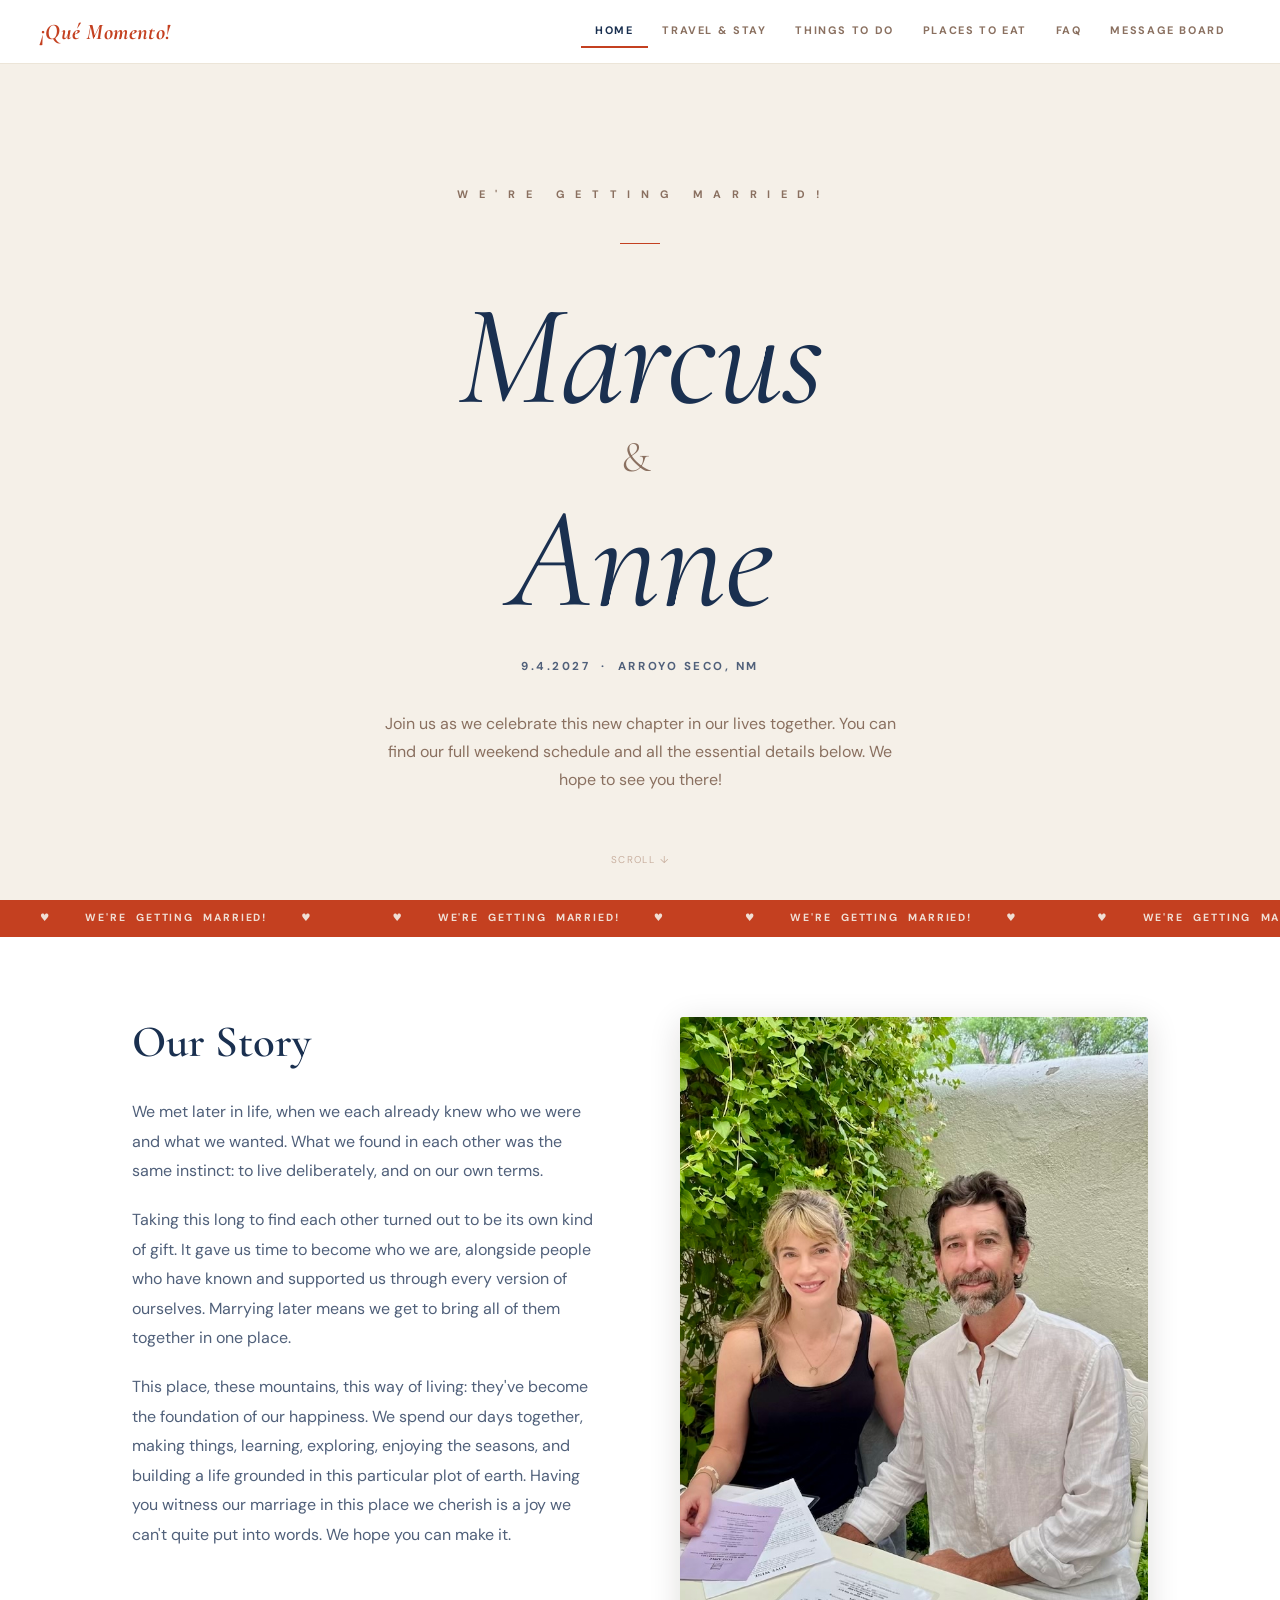
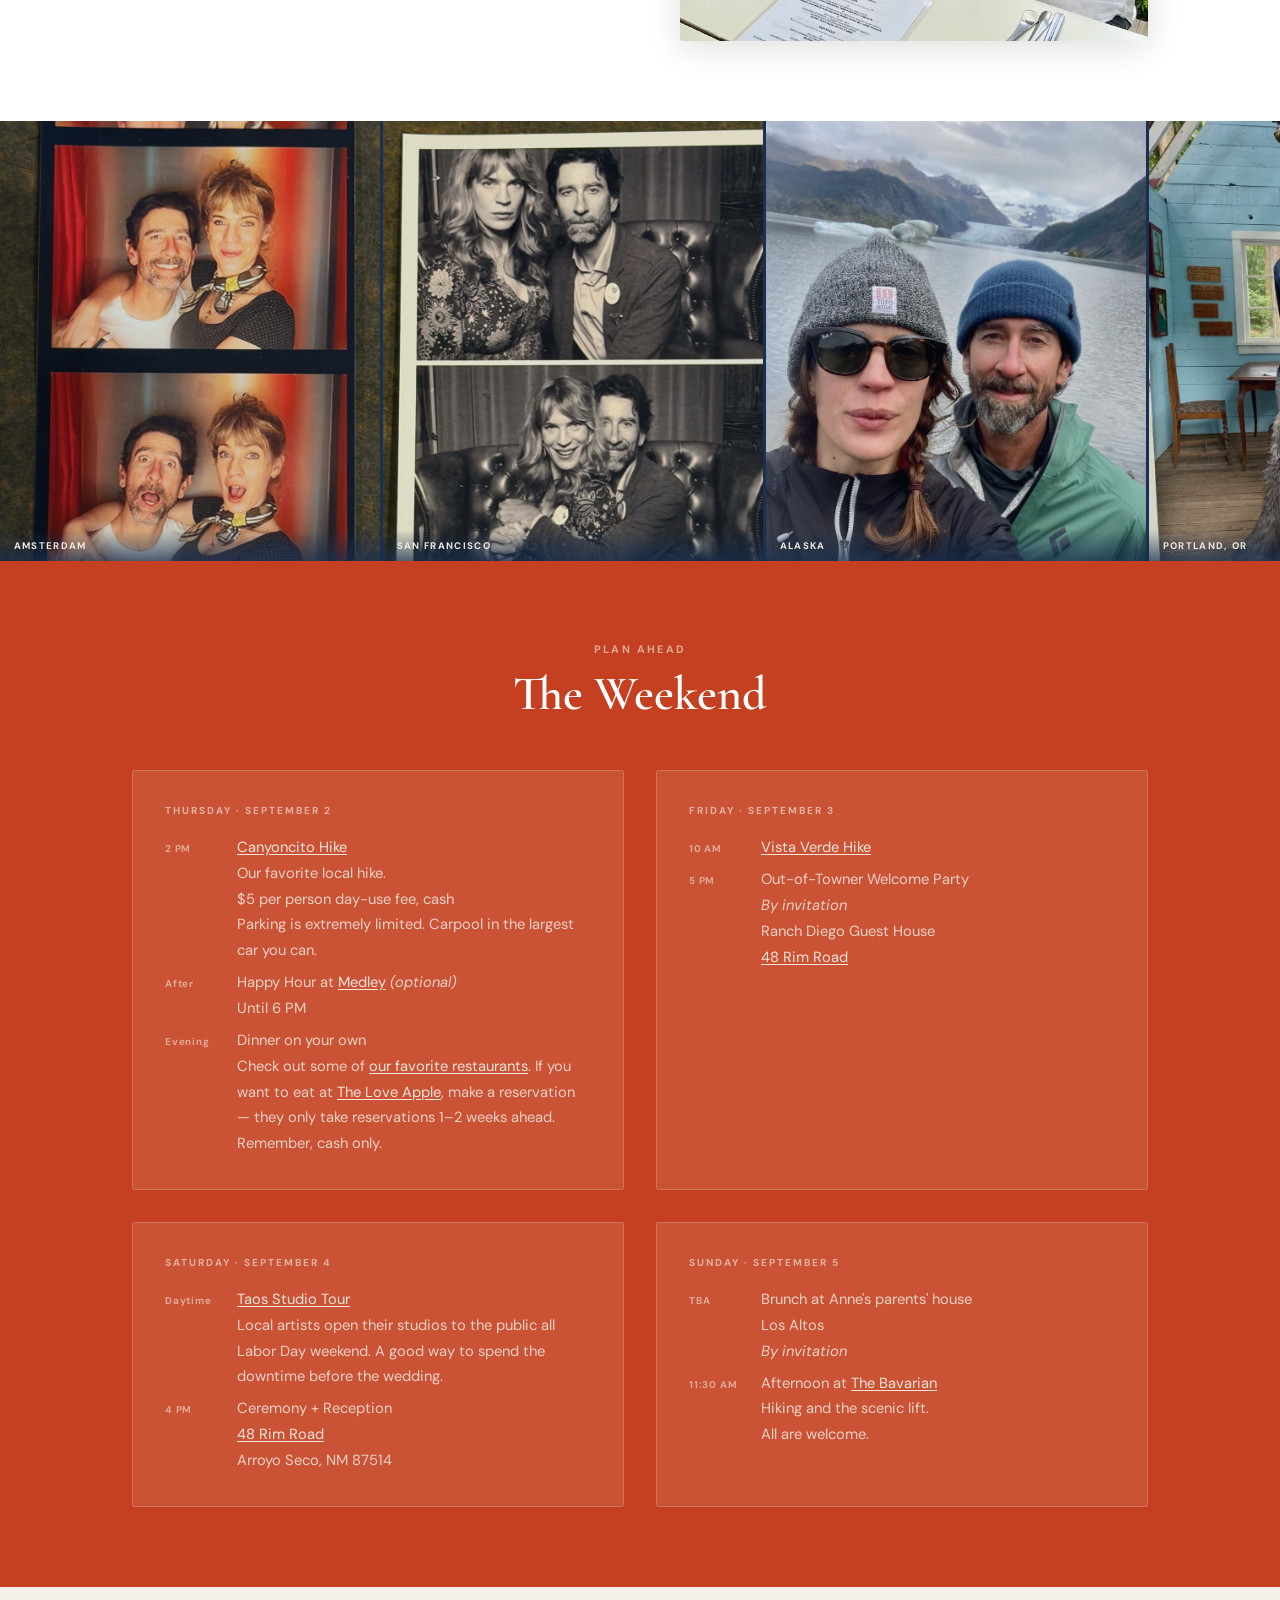
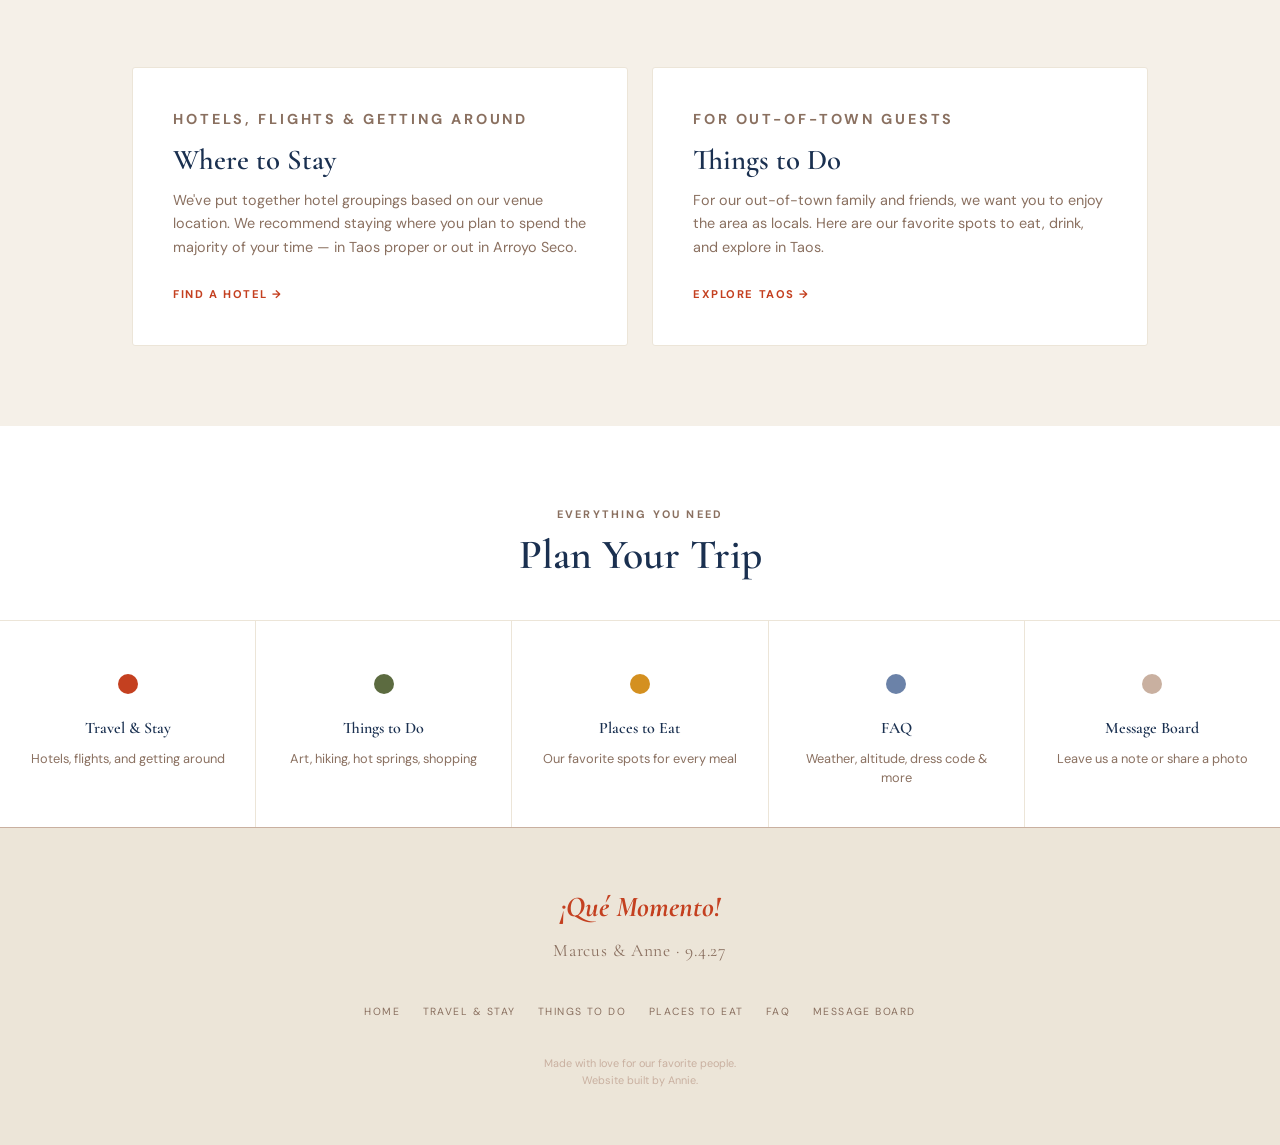
==== index.html @ 386ea7e1 "Add Shannon River photo to the gallery; add website credit to footer Co-Authored-By: Claude Opus 5.5" ====
<!DOCTYPE html>
<html lang="en">
<head>
  <meta charset="UTF-8" />
  <meta name="viewport" content="width=device-width, initial-scale=1.0" />
  <title>¡Qué Momento! — Marcus &amp; Anne, 9.4.2027</title>
  <meta name="description" content="Marcus &amp; Anne are getting married September 4, 2027 in Arroyo Seco, New Mexico." />
  <link rel="preconnect" href="https://fonts.googleapis.com" />
  <link rel="preconnect" href="https://fonts.gstatic.com" crossorigin />
  <link href="https://fonts.googleapis.com/css2?family=Cormorant+Garamond:ital,wght@0,300;0,400;0,600;0,700;1,300;1,400;1,600;1,700&family=DM+Sans:wght@400;600;700&display=swap" rel="stylesheet" />
  <meta property="og:type" content="website" />
  <meta property="og:title" content="¡Qué Momento! — Marcus &amp; Anne, 9.4.2027" />
  <meta property="og:description" content="Marcus &amp; Anne are getting married September 4, 2027 in Arroyo Seco, New Mexico." />
  <meta property="og:url" content="https://annielmetz-bot.github.io/Wedding-website/" />
  <meta property="og:image" content="https://annielmetz-bot.github.io/Wedding-website/images/share.jpg" />
  <meta property="og:image:width" content="1200" />
  <meta property="og:image:height" content="630" />
  <meta name="twitter:card" content="summary_large_image" />
  <link rel="icon" href="favicon.svg" type="image/svg+xml" />
  <link rel="apple-touch-icon" href="apple-touch-icon.png" />
  <link rel="stylesheet" href="styles.css" />
</head>
<body>

  <nav class="site-nav">
    <a href="index.html" class="nav-brand">¡Qué Momento!</a>
    <button class="nav-toggle" aria-label="Toggle menu" aria-expanded="false">
      <span></span><span></span><span></span>
    </button>
    <ul class="nav-links" id="navLinks">
      <li><a href="index.html" class="active">Home</a></li>
      <li><a href="travel.html">Travel &amp; Stay</a></li>
      <li><a href="todo.html">Things to Do</a></li>
      <li><a href="eat.html">Places to Eat</a></li>
      <li><a href="faq.html">FAQ</a></li>
      <li><a href="messages.html">Message Board</a></li>
    </ul>
  </nav>

  <!-- Hero -->
  <section class="hero">
    <p class="hero-tagline">W&nbsp;E&nbsp;'&nbsp;R&nbsp;E &nbsp; G&nbsp;E&nbsp;T&nbsp;T&nbsp;I&nbsp;N&nbsp;G &nbsp; M&nbsp;A&nbsp;R&nbsp;R&nbsp;I&nbsp;E&nbsp;D&nbsp;!</p>
    <div class="hero-rule"></div>
    <div class="hero-names">
      Marcus
      <span class="hero-amp">&amp;</span>
      Anne
    </div>
    <div class="hero-date">9.4.2027 &nbsp;·&nbsp; Arroyo Seco, NM</div>
    <p class="hero-intro">Join us as we celebrate this new chapter in our lives together. You can find our full weekend schedule and all the essential details below. We hope to see you there!</p>
    <div class="hero-scroll">Scroll</div>
  </section>

  <!-- Ticker -->
  <div class="ticker-wrap" aria-hidden="true">
    <div class="ticker-track" id="tickerTrack">
      <span><span style="color:var(--linen)">♥</span>&nbsp;&nbsp;&nbsp;WE'RE GETTING MARRIED!&nbsp;&nbsp;&nbsp;<span style="color:var(--linen)">♥</span></span>
      <span><span style="color:var(--marigold)">♥</span>&nbsp;&nbsp;&nbsp;WE'RE GETTING MARRIED!&nbsp;&nbsp;&nbsp;<span style="color:var(--marigold)">♥</span></span>
      <span><span style="color:var(--gold)">♥</span>&nbsp;&nbsp;&nbsp;WE'RE GETTING MARRIED!&nbsp;&nbsp;&nbsp;<span style="color:var(--gold)">♥</span></span>
      <span><span style="color:var(--sage)">♥</span>&nbsp;&nbsp;&nbsp;WE'RE GETTING MARRIED!&nbsp;&nbsp;&nbsp;<span style="color:var(--sage)">♥</span></span>
      <span><span style="color:var(--dusty-blue)">♥</span>&nbsp;&nbsp;&nbsp;WE'RE GETTING MARRIED!&nbsp;&nbsp;&nbsp;<span style="color:var(--dusty-blue)">♥</span></span>
      <span><span style="color:var(--blush)">♥</span>&nbsp;&nbsp;&nbsp;WE'RE GETTING MARRIED!&nbsp;&nbsp;&nbsp;<span style="color:var(--blush)">♥</span></span>
      <span><span style="color:var(--linen)">♥</span>&nbsp;&nbsp;&nbsp;WE'RE GETTING MARRIED!&nbsp;&nbsp;&nbsp;<span style="color:var(--linen)">♥</span></span>
      <span><span style="color:var(--marigold)">♥</span>&nbsp;&nbsp;&nbsp;WE'RE GETTING MARRIED!&nbsp;&nbsp;&nbsp;<span style="color:var(--marigold)">♥</span></span>
    </div>
  </div>

  <!-- Our Story -->
  <div class="story-wrap">
    <div class="story-grid">
      <div class="story-text">
        <h2>Our Story</h2>
        <p>We met later in life, when we each already knew who we were and what we wanted. What we found in each other was the same instinct: to live deliberately, and on our own terms.</p>
        <p>Taking this long to find each other turned out to be its own kind of gift. It gave us time to become who we are, alongside people who have known and supported us through every version of ourselves. Marrying later means we get to bring all of them together in one place.</p>
        <p>This place, these mountains, this way of living: they've become the foundation of our happiness. We spend our days together, making things, learning, exploring, enjoying the seasons, and building a life grounded in this particular plot of earth. Having you witness our marriage in this place we cherish is a joy we can't quite put into words. We hope you can make it.</p>
      </div>
      <div class="story-image">
        <img src="images/OurStory.jpeg" alt="Annie and Marcus" loading="lazy" />
      </div>
    </div>
  </div>

  <!-- Photo Gallery -->
  <div class="gallery-strip">
    <div class="gallery-strip-inner" id="gallery">
      <div class="gallery-strip-item" data-src="images/IMG_0190.jpeg"><img src="images/IMG_0190.jpeg" alt="Amsterdam" loading="lazy" /><div class="gallery-caption">Amsterdam</div></div>
      <div class="gallery-strip-item" data-src="images/IMG_0191.jpeg"><img src="images/IMG_0191.jpeg" alt="San Francisco" loading="lazy" /><div class="gallery-caption">San Francisco</div></div>
      <div class="gallery-strip-item" data-src="images/IMG_0266.jpeg"><img src="images/IMG_0266.jpeg" alt="Alaska" loading="lazy" /><div class="gallery-caption">Alaska</div></div>
      <div class="gallery-strip-item" data-src="images/IMG_0912.jpeg"><img src="images/IMG_0912.jpeg" alt="Portland, OR" loading="lazy" /><div class="gallery-caption">Portland, OR</div></div>
      <div class="gallery-strip-item" data-src="images/IMG_1521.jpeg"><img src="images/IMG_1521.jpeg" alt="South Island, NZ" loading="lazy" /><div class="gallery-caption">South Island, NZ</div></div>
      <div class="gallery-strip-item" data-src="images/IMG_4347.jpeg"><img src="images/IMG_4347.jpeg" alt="Guatemala" loading="lazy" /><div class="gallery-caption">Guatemala</div></div>
      <div class="gallery-strip-item" data-src="images/IMG_4783.jpeg"><img src="images/IMG_4783.jpeg" alt="Santa Fe" loading="lazy" /><div class="gallery-caption">Santa Fe</div></div>
      <div class="gallery-strip-item" data-src="images/IMG_5142.jpeg"><img src="images/IMG_5142.jpeg" alt="North Island, NZ" loading="lazy" /><div class="gallery-caption">North Island, NZ</div></div>
      <div class="gallery-strip-item" data-src="images/IMG_5223.jpeg"><img src="images/IMG_5223.jpeg" alt="Hanalei Bay, Kauai" loading="lazy" /><div class="gallery-caption">Hanalei Bay, Kauai</div></div>
      <div class="gallery-strip-item" data-src="images/IMG_5541.jpeg"><img src="images/IMG_5541.jpeg" alt="On the ranch" loading="lazy" /><div class="gallery-caption">On the ranch</div></div>
      <div class="gallery-strip-item" data-src="images/IMG_5613.jpeg"><img src="images/IMG_5613.jpeg" alt="Paris" loading="lazy" /><div class="gallery-caption">Paris</div></div>
      <div class="gallery-strip-item" data-src="images/IMG_5871.jpeg"><img src="images/IMG_5871.jpeg" alt="Santa Barbara Canyon" loading="lazy" /><div class="gallery-caption">Santa Barbara Canyon</div></div>
      <div class="gallery-strip-item" data-src="images/IMG_5911.jpeg"><img src="images/IMG_5911.jpeg" alt="Washington, DC" loading="lazy" /><div class="gallery-caption">Washington, DC</div></div>
      <div class="gallery-strip-item" data-src="images/IMG_6088.jpeg"><img src="images/IMG_6088.jpeg" alt="Van trip with Merle" loading="lazy" /><div class="gallery-caption">Van trip with Merle</div></div>
      <div class="gallery-strip-item" data-src="images/IMG_6259.jpeg"><img src="images/IMG_6259.jpeg" alt="Olympic National Park" loading="lazy" /><div class="gallery-caption">Olympic National Park</div></div>
      <div class="gallery-strip-item" data-src="images/IMG_6532.jpeg"><img src="images/IMG_6532.jpeg" alt="Amsterdam" loading="lazy" /><div class="gallery-caption">Amsterdam</div></div>
      <div class="gallery-strip-item" data-src="images/IMG_6556.jpeg"><img src="images/IMG_6556.jpeg" alt="Cumbres + Toltec Train" loading="lazy" /><div class="gallery-caption">Cumbres + Toltec Train</div></div>
      <div class="gallery-strip-item" data-src="images/IMG_6596.jpeg"><img src="images/IMG_6596.jpeg" alt="San Juan, PR" loading="lazy" /><div class="gallery-caption">San Juan, PR</div></div>
      <div class="gallery-strip-item" data-src="images/IMG_6831.jpeg"><img src="images/IMG_6831.jpeg" alt="Costa Rica" loading="lazy" /><div class="gallery-caption">Costa Rica</div></div>
      <div class="gallery-strip-item" data-src="images/IMG_6865.jpeg"><img src="images/IMG_6865.jpeg" alt="San Miguel de Allende, MX" loading="lazy" /><div class="gallery-caption">San Miguel de Allende, MX</div></div>
      <div class="gallery-strip-item" data-src="images/IMG_6926.jpeg"><img src="images/IMG_6926.jpeg" alt="Chicago" loading="lazy" /><div class="gallery-caption">Chicago</div></div>
      <div class="gallery-strip-item" data-src="images/IMG_7332.jpeg"><img src="images/IMG_7332.jpeg" alt="Taos Ski Valley" loading="lazy" /><div class="gallery-caption">Taos Ski Valley</div></div>
      <div class="gallery-strip-item" data-src="images/IMG_7359.jpeg"><img src="images/IMG_7359.jpeg" alt="Copenhagen" loading="lazy" /><div class="gallery-caption">Copenhagen</div></div>
      <div class="gallery-strip-item" data-src="images/IMG_7501.jpeg"><img src="images/IMG_7501.jpeg" alt="Mount Hood" loading="lazy" /><div class="gallery-caption">Mount Hood</div></div>
      <div class="gallery-strip-item" data-src="images/IMG_7629.jpeg"><img src="images/IMG_7629.jpeg" alt="Lofoten Islands" loading="lazy" /><div class="gallery-caption">Lofoten Islands</div></div>
      <div class="gallery-strip-item" data-src="images/IMG_7725.jpeg"><img src="images/IMG_7725.jpeg" alt="Finland" loading="lazy" /><div class="gallery-caption">Finland</div></div>
      <div class="gallery-strip-item" data-src="images/IMG_9353.jpeg"><img src="images/IMG_9353.jpeg" alt="Big Sur" loading="lazy" /><div class="gallery-caption">Big Sur</div></div>
      <div class="gallery-strip-item" data-src="images/IMG_9722.jpeg"><img src="images/IMG_9722.jpeg" alt="Block Island, RI" loading="lazy" /><div class="gallery-caption">Block Island, RI</div></div>
      <div class="gallery-strip-item" data-src="images/IMG_9794.jpeg"><img src="images/IMG_9794.jpeg" alt="Wayne, ME" loading="lazy" /><div class="gallery-caption">Wayne, ME</div></div>
      <div class="gallery-strip-item" data-src="images/WWEW_20240320T1702198401300_RGZ4MJABQhq-iZu29kZAPw_1711759337373.jpeg"><img src="images/WWEW_20240320T1702198401300_RGZ4MJABQhq-iZu29kZAPw_1711759337373.jpeg" alt="Weta Workshop, Wellington, NZ" loading="lazy" /><div class="gallery-caption">Weta Workshop, Wellington, NZ</div></div>
      <div class="gallery-strip-item" data-src="images/IMG_7459.jpeg"><img src="images/IMG_7459.jpeg" alt="Walking in the snow on the ranch" loading="lazy" /><div class="gallery-caption">Walking in the snow on the ranch</div></div>
      <div class="gallery-strip-item" data-src="images/IMG_7460.jpeg"><img src="images/IMG_7460.jpeg" alt="Amor en Arroyo Seco" loading="lazy" /><div class="gallery-caption">Amor en Arroyo Seco</div></div>
      <div class="gallery-strip-item" data-src="images/Crete.jpg"><img src="images/Crete.jpg" alt="Crete" loading="lazy" /><div class="gallery-caption">Crete</div></div>
      <div class="gallery-strip-item" data-src="images/Shannon River, Ireland.jpg"><img src="images/Shannon River, Ireland.jpg" alt="Shannon River, Ireland" loading="lazy" /><div class="gallery-caption">Shannon River, Ireland</div></div>
    </div>
  </div>

  <!-- Weekend Schedule -->
  <div class="schedule-wrap">
    <div class="schedule-inner">
      <p class="eyebrow" style="text-align:center;">Plan ahead</p>
      <h2>The Weekend</h2>
      <div class="schedule-grid">

        <div class="schedule-card">
          <div class="schedule-card-day">Thursday · September 2</div>
          <p class="schedule-event-row"><span class="schedule-time">2 PM</span>
            <span><a href="https://maps.google.com/?q=Canyoncito+Trail+Arroyo+Seco+NM" target="_blank" rel="noopener">Canyoncito Hike</a><br />
            Our favorite local hike.<br />
            $5 per person day-use fee, cash<br />
            Parking is extremely limited. Carpool in the largest car you can.</span></p>
          <p class="schedule-event-row"><span class="schedule-time">After</span>
            <span>Happy Hour at <a href="https://maps.google.com/?q=Medley+Restaurant+Arroyo+Seco+NM" target="_blank" rel="noopener">Medley</a> <em>(optional)</em><br />
            Until 6 PM</span></p>
          <p class="schedule-event-row"><span class="schedule-time">Evening</span>
            <span>Dinner on your own<br />
            Check out some of <a href="eat.html">our favorite restaurants</a>. If you want to eat at <a href="https://maps.google.com/?q=The+Love+Apple+Taos+NM" target="_blank" rel="noopener">The Love Apple</a>, make a reservation &mdash; they only take reservations 1&ndash;2 weeks ahead. Remember, cash only.</span></p>
        </div>

        <div class="schedule-card">
          <div class="schedule-card-day">Friday · September 3</div>
          <p class="schedule-event-row"><span class="schedule-time">10 AM</span>
            <span><a href="https://maps.google.com/?q=Vista+Verde+Trail+Taos+NM" target="_blank" rel="noopener">Vista Verde Hike</a></span></p>
          <p class="schedule-event-row"><span class="schedule-time">5 PM</span>
            <span>Out-of-Towner Welcome Party<br />
            <em>By invitation</em><br />
            Ranch Diego Guest House<br />
            <a href="https://maps.google.com/?q=48+Rim+Road+Arroyo+Seco+NM+87514" target="_blank" rel="noopener">48 Rim Road</a></span></p>
        </div>

        <div class="schedule-card">
          <div class="schedule-card-day">Saturday · September 4</div>
          <p class="schedule-event-row"><span class="schedule-time">Daytime</span>
            <span><a href="https://www.taosstudiotour.org/" target="_blank" rel="noopener">Taos Studio Tour</a><br />
            Local artists open their studios to the public all Labor Day weekend. A good way to spend the downtime before the wedding.</span></p>
          <p class="schedule-event-row"><span class="schedule-time">4 PM</span>
            <span>Ceremony + Reception<br />
            <a href="https://maps.google.com/?q=48+Rim+Road+Arroyo+Seco+NM+87514" target="_blank" rel="noopener">48 Rim Road</a><br />
            Arroyo Seco, NM 87514</span></p>
        </div>

        <div class="schedule-card">
          <div class="schedule-card-day">Sunday · September 5</div>
          <p class="schedule-event-row"><span class="schedule-time">TBA</span>
            <span>Brunch at Anne's parents' house<br />
            Los Altos<br />
            <em>By invitation</em></span></p>
          <p class="schedule-event-row"><span class="schedule-time">11:30 AM</span>
            <span>Afternoon at <a href="https://maps.google.com/?q=The+Bavarian+Taos+Ski+Valley+NM" target="_blank" rel="noopener">The Bavarian</a><br />
            Hiking and the scenic lift.<br />
            All are welcome.</span></p>
        </div>

      </div>
    </div>
  </div>

  <!-- Explore links -->
  <div class="explore-wrap">
    <div class="explore-grid">
      <a href="travel.html" class="explore-card">
        <p class="eyebrow">Hotels, flights &amp; getting around</p>
        <h3>Where to Stay</h3>
        <p>We've put together hotel groupings based on our venue location. We recommend staying where you plan to spend the majority of your time — in Taos proper or out in Arroyo Seco.</p>
        <span class="link-text">Find a hotel →</span>
      </a>
      <a href="todo.html" class="explore-card">
        <p class="eyebrow">For out-of-town guests</p>
        <h3>Things to Do</h3>
        <p>For our out-of-town family and friends, we want you to enjoy the area as locals. Here are our favorite spots to eat, drink, and explore in Taos.</p>
        <span class="link-text">Explore Taos →</span>
      </a>
    </div>
  </div>

  <!-- Page nav tiles -->
  <div class="tiles-wrap">
    <div class="tiles-header">
      <p class="eyebrow">Everything you need</p>
      <h2>Plan Your Trip</h2>
    </div>
    <div class="page-tiles">
      <a href="travel.html" class="page-tile">
        <div class="page-tile-icon"><span class="dot dot-terracotta"></span></div>
        <h3>Travel &amp; Stay</h3>
        <p>Hotels, flights, and getting around</p>
      </a>
      <a href="todo.html" class="page-tile">
        <div class="page-tile-icon"><span class="dot dot-sage"></span></div>
        <h3>Things to Do</h3>
        <p>Art, hiking, hot springs, shopping</p>
      </a>
      <a href="eat.html" class="page-tile">
        <div class="page-tile-icon"><span class="dot dot-marigold"></span></div>
        <h3>Places to Eat</h3>
        <p>Our favorite spots for every meal</p>
      </a>
      <a href="faq.html" class="page-tile">
        <div class="page-tile-icon"><span class="dot dot-blue"></span></div>
        <h3>FAQ</h3>
        <p>Weather, altitude, dress code &amp; more</p>
      </a>
      <a href="messages.html" class="page-tile">
        <div class="page-tile-icon"><span class="dot dot-blush"></span></div>
        <h3>Message Board</h3>
        <p>Leave us a note or share a photo</p>
      </a>
    </div>
  </div>

  <!-- Lightbox -->
  <div class="lightbox" id="lightbox" role="dialog" aria-modal="true">
    <button class="lightbox-close" id="lightboxClose" aria-label="Close">&times;</button>
    <img class="lightbox-img" id="lightboxImg" src="" alt="" />
  </div>

  <footer class="site-footer">
    <div class="footer-brand">¡Qué Momento!</div>
    <div class="footer-names">Marcus &amp; Anne · 9.4.27</div>
    <ul class="footer-links">
      <li><a href="index.html">Home</a></li>
      <li><a href="travel.html">Travel &amp; Stay</a></li>
      <li><a href="todo.html">Things to Do</a></li>
      <li><a href="eat.html">Places to Eat</a></li>
      <li><a href="faq.html">FAQ</a></li>
      <li><a href="messages.html">Message Board</a></li>
    </ul>
    <p class="footer-copy">Made with love for our favorite people.</p>
    <p class="footer-copy">Website built by Annie.</p>
  </footer>

  <script src="script.js"></script>
</body>
</html>
---- styles.css ----
/* ============================================
   CSS Variables — Artful Southwest Americana
   ============================================ */
:root {
  --linen:          #f5f0e8;
  --linen-dark:     #ece5d8;
  --white:          #ffffff;
  --terracotta:     #c44020;
  --terracotta-lt:  #d45a38;
  --marigold:       #d49020;
  --sage:           #5c6b40;
  --sage-lt:        #7a8f58;
  --dusty-blue:     #6b82a8;
  --navy:           #1a3050;
  --blush:          #c9b0a0;
  --gold:           #c4a040;
  --dark:           #1a3050;
  --medium:         #50607a;
  --light-text:     #8a7060;

  --font-display:   'Cormorant Garamond', Georgia, serif;
  --font-body:      'DM Sans', system-ui, sans-serif;

  --nav-h:    64px;
  --max-w:    1080px;
  --radius:   3px;
  --shadow:   0 2px 12px rgba(30,18,8,.08);
  --shadow-lg:0 6px 32px rgba(30,18,8,.14);
}

*, *::before, *::after { box-sizing: border-box; margin: 0; padding: 0; }
html { scroll-behavior: smooth; font-size: 16px; }
body {
  background: var(--white);
  color: var(--dark);
  font-family: var(--font-body);
  line-height: 1.6;
}
img { max-width: 100%; display: block; }
a { color: var(--terracotta); text-decoration: none; }
a:hover { text-decoration: underline; }

/* ============================================
   Typography
   ============================================ */
h1,h2,h3,h4 {
  font-family: var(--font-display);
  font-weight: 600;
  line-height: 1.15;
}

.eyebrow {
  font-size: .68rem;
  font-weight: 700;
  letter-spacing: .2em;
  text-transform: uppercase;
  color: var(--light-text);
}

/* ============================================
   Navigation
   ============================================ */
.site-nav {
  position: sticky;
  top: 0;
  z-index: 100;
  height: var(--nav-h);
  background: var(--white);
  display: flex;
  align-items: center;
  padding: 0 2.5rem;
  gap: 1rem;
  border-bottom: 1px solid var(--linen-dark);
}

.nav-brand {
  font-family: var(--font-display);
  font-size: 1.4rem;
  font-weight: 700;
  font-style: italic;
  color: var(--terracotta);
  letter-spacing: .02em;
  white-space: nowrap;
  flex-shrink: 0;
  text-decoration: none;
}
.nav-brand:hover { opacity: .75; text-decoration: none; }

.nav-links {
  display: flex;
  align-items: center;
  list-style: none;
  margin-left: auto;
}

.nav-links a {
  display: block;
  padding: .4rem .9rem;
  font-size: .68rem;
  font-weight: 700;
  letter-spacing: .15em;
  text-transform: uppercase;
  color: var(--light-text);
  text-decoration: none;
  transition: color .2s;
  border-bottom: 2px solid transparent;
}
.nav-links a:hover,
.nav-links a.active {
  color: var(--dark);
  border-bottom-color: var(--terracotta);
  text-decoration: none;
}

/* Hamburger */
.nav-toggle {
  display: none;
  background: none;
  border: none;
  cursor: pointer;
  padding: .4rem;
  margin-left: auto;
  flex-direction: column;
  gap: 5px;
}
.nav-toggle span {
  display: block;
  width: 22px;
  height: 2px;
  background: var(--medium);
  border-radius: 2px;
  transition: transform .25s, opacity .25s;
}
.nav-toggle.open span:nth-child(1) { transform: translateY(7px) rotate(45deg); }
.nav-toggle.open span:nth-child(2) { opacity: 0; }
.nav-toggle.open span:nth-child(3) { transform: translateY(-7px) rotate(-45deg); }

/* ============================================
   Hero — Home Page
   ============================================ */
.hero {
  background: var(--linen);
  min-height: calc(100vh - var(--nav-h));
  display: flex;
  flex-direction: column;
  align-items: center;
  justify-content: center;
  text-align: center;
  padding: 5rem 2rem 4rem;
  position: relative;
}

.hero-tagline {
  font-size: .68rem;
  font-weight: 700;
  letter-spacing: .35em;
  text-transform: uppercase;
  color: var(--light-text);
  margin-bottom: 2.5rem;
}

.hero-rule {
  width: 40px;
  height: 1px;
  background: var(--terracotta);
  margin: 0 auto 2.5rem;
}

.hero-names {
  font-family: var(--font-display);
  font-size: clamp(4rem, 12vw, 9rem);
  font-weight: 400;
  font-style: italic;
  color: var(--navy);
  line-height: 1;
  letter-spacing: -.01em;
  margin-bottom: 1.5rem;
}

.hero-amp {
  font-size: .3em;
  font-style: normal;
  font-weight: 300;
  color: var(--light-text);
  display: block;
  letter-spacing: .2em;
  text-transform: uppercase;
  margin: .5rem 0;
}

.hero-date {
  font-size: .72rem;
  font-weight: 700;
  letter-spacing: .22em;
  text-transform: uppercase;
  color: var(--medium);
  line-height: 2;
}

.hero-intro {
  max-width: 520px;
  margin: 2rem auto 0;
  font-size: 1rem;
  color: var(--light-text);
  line-height: 1.75;
}

.hero-scroll {
  position: absolute;
  bottom: 2rem;
  left: 50%;
  transform: translateX(-50%);
  font-size: .62rem;
  letter-spacing: .15em;
  text-transform: uppercase;
  color: var(--blush);
  animation: bounce 2.5s ease-in-out infinite;
}
.hero-scroll::after { content: ' ↓'; }

@keyframes bounce {
  0%, 100% { transform: translateX(-50%) translateY(0); }
  50%       { transform: translateX(-50%) translateY(6px); }
}

/* ============================================
   Ticker
   ============================================ */
.ticker-wrap {
  background: var(--terracotta);
  overflow: hidden;
  padding: .65rem 0;
}
.ticker-track {
  display: flex;
  white-space: nowrap;
  animation: ticker 30s linear infinite;
}
.ticker-track > span {
  font-size: .65rem;
  font-weight: 700;
  text-transform: uppercase;
  color: rgba(245,240,232,.9);
  padding: 0 2.5rem;
}
/* Wave characters */
.ticker-track .wave-char {
  display: inline-block;
  letter-spacing: 0;
  margin-right: .18em;
  animation: wave-char 1.6s ease-in-out infinite;
}
.ticker-track .wave-space {
  margin-right: .9em;
}
@keyframes ticker {
  0%   { transform: translateX(0); }
  100% { transform: translateX(-50%); }
}
@keyframes wave-char {
  0%, 100% { transform: translateY(0); }
  50%       { transform: translateY(-5px); }
}

/* ============================================
   Sections — shared
   ============================================ */
.section {
  padding: 5rem 2rem;
  max-width: var(--max-w);
  margin: 0 auto;
}

.section-header {
  text-align: center;
  margin-bottom: 3rem;
}
.section-header h2 {
  font-size: clamp(2rem, 5vw, 3rem);
  color: var(--navy);
  margin-top: .5rem;
}

/* ============================================
   Our Story
   ============================================ */
.story-wrap {
  background: var(--white);
}
.story-grid {
  display: grid;
  grid-template-columns: 1fr 1fr;
  gap: 5rem;
  align-items: start;
  max-width: var(--max-w);
  margin: 0 auto;
  padding: 5rem 2rem;
}
.story-text h2 {
  font-size: clamp(2rem, 4vw, 2.8rem);
  color: var(--navy);
  margin-bottom: 1.75rem;
}
.story-text p {
  font-size: 1rem;
  color: var(--medium);
  line-height: 1.85;
  margin-bottom: 1.2rem;
}
.story-text p:last-child { margin-bottom: 0; }

.story-image img {
  width: 100%;
  aspect-ratio: 3/4;
  object-fit: cover;
  border-radius: var(--radius);
  box-shadow: var(--shadow-lg);
}

/* ============================================
   Gallery strip
   ============================================ */
.gallery-strip {
  background: var(--dark);
  padding: 0;
}
.gallery-strip-inner {
  display: flex;
  overflow-x: auto;
  -webkit-overflow-scrolling: touch;
  gap: 3px;
  cursor: grab;
  scrollbar-width: none;
}
.gallery-strip-inner::-webkit-scrollbar { display: none; }
.gallery-strip-inner.dragging { cursor: grabbing; user-select: none; }
.gallery-strip-item {
  flex: 0 0 auto;
  width: 380px;
  height: 440px;
  cursor: pointer;
  overflow: hidden;
  position: relative;
}
.gallery-caption {
  position: absolute;
  bottom: 0;
  left: 0;
  right: 0;
  padding: .5rem .85rem;
  background: linear-gradient(to top, rgba(26,48,80,.72) 0%, transparent 100%);
  color: rgba(245,240,232,.95);
  font-size: .6rem;
  font-weight: 700;
  letter-spacing: .14em;
  text-transform: uppercase;
  pointer-events: none;
}
.gallery-strip-item img {
  width: 100%;
  height: 100%;
  object-fit: cover;
  object-position: top;
  display: block;
  transition: transform .4s ease, opacity .3s;
  opacity: .88;
}
.gallery-strip-item:hover img { transform: scale(1.05); opacity: 1; }

/* ============================================
   Weekend Schedule
   ============================================ */
.schedule-wrap {
  background: var(--terracotta);
}
.schedule-inner {
  max-width: var(--max-w);
  margin: 0 auto;
  padding: 5rem 2rem;
}
.schedule-inner .eyebrow { color: rgba(245,240,232,.6); }
.schedule-inner h2 {
  font-size: clamp(2rem, 5vw, 3rem);
  color: var(--white);
  margin: .5rem 0 3rem;
  text-align: center;
}
.schedule-grid {
  display: grid;
  grid-template-columns: 1fr 1fr;
  gap: 2rem;
}
.schedule-card {
  background: rgba(255,255,255,.1);
  border: 1px solid rgba(255,255,255,.18);
  border-radius: var(--radius);
  padding: 2rem;
}
.schedule-card-day {
  font-size: .63rem;
  font-weight: 700;
  letter-spacing: .2em;
  text-transform: uppercase;
  color: rgba(245,240,232,.6);
  margin-bottom: 1rem;
}
.schedule-card h3 {
  font-size: 1.7rem;
  color: var(--white);
  font-family: var(--font-display);
  margin-bottom: .75rem;
}
.schedule-event-row {
  display: flex;
  gap: .75rem;
  align-items: baseline;
  margin-bottom: .9rem;
}
.schedule-event-row:last-child { margin-bottom: 0; }
.schedule-time {
  font-size: .62rem;
  font-weight: 700;
  letter-spacing: .08em;
  color: rgba(245,240,232,.55);
  flex-shrink: 0;
  width: 3.75rem;
  padding-top: .15rem;
}
.schedule-card p {
  font-size: .92rem;
  color: rgba(245,240,232,.8);
  line-height: 1.75;
  margin-bottom: .4rem;
}
.schedule-card a {
  color: rgba(245,240,232,.92);
  text-decoration: underline;
  text-underline-offset: 2px;
}

/* ============================================
   Explore tiles (where to stay / things to do)
   ============================================ */
.explore-wrap {
  background: var(--linen);
}
.explore-grid {
  display: grid;
  grid-template-columns: 1fr 1fr;
  gap: 1.5rem;
  max-width: var(--max-w);
  margin: 0 auto;
  padding: 5rem 2rem;
}
.explore-card {
  background: var(--white);
  border: 1px solid var(--linen-dark);
  border-radius: var(--radius);
  padding: 2.5rem;
  text-decoration: none;
  display: block;
  transition: box-shadow .2s, transform .2s;
}
.explore-card:hover {
  box-shadow: var(--shadow-lg);
  transform: translateY(-3px);
  text-decoration: none;
}
.explore-card .eyebrow { margin-bottom: .75rem; }
.explore-card h3 {
  font-size: 1.8rem;
  color: var(--navy);
  margin-bottom: .75rem;
}
.explore-card p {
  font-size: .9rem;
  color: var(--light-text);
  line-height: 1.65;
  margin-bottom: 1.25rem;
}
.explore-card .link-text {
  font-size: .7rem;
  font-weight: 700;
  letter-spacing: .14em;
  text-transform: uppercase;
  color: var(--terracotta);
}

/* ============================================
   Page tiles nav (home page 5-tile grid)
   ============================================ */
.tiles-wrap {
  background: var(--white);
}
.tiles-header {
  text-align: center;
  padding: 5rem 2rem 2.5rem;
  max-width: var(--max-w);
  margin: 0 auto;
}
.tiles-header h2 {
  font-size: clamp(1.8rem, 4vw, 2.6rem);
  color: var(--navy);
  margin-top: .5rem;
}
.page-tiles {
  display: grid;
  grid-template-columns: repeat(auto-fit, minmax(180px, 1fr));
  gap: 1px;
  background: var(--linen-dark);
  border-top: 1px solid var(--linen-dark);
}
.page-tile {
  background: var(--white);
  padding: 2.5rem 1.5rem;
  text-align: center;
  text-decoration: none;
  display: flex;
  flex-direction: column;
  align-items: center;
  gap: .75rem;
  transition: background .2s;
}
.page-tile:hover { background: var(--linen); text-decoration: none; }
.page-tile-icon { font-size: 1.8rem; }
.page-tile h3 {
  font-size: 1rem;
  color: var(--navy);
  font-family: var(--font-display);
}
.page-tile p {
  font-size: .8rem;
  color: var(--light-text);
  line-height: 1.5;
}

/* ============================================
   Lightbox
   ============================================ */
.lightbox {
  display: none;
  position: fixed;
  inset: 0;
  z-index: 999;
  background: rgba(0,0,0,.92);
  align-items: center;
  justify-content: center;
  padding: 2rem;
}
.lightbox.open { display: flex; }
.lightbox-img {
  max-width: 90vw;
  max-height: 90vh;
  object-fit: contain;
  border-radius: var(--radius);
}
.lightbox-close {
  position: absolute;
  top: 1.5rem; right: 1.5rem;
  background: none; border: none;
  color: white; font-size: 2rem;
  cursor: pointer; opacity: .6; line-height: 1;
}
.lightbox-close:hover { opacity: 1; }

/* ============================================
   Inner Page Hero
   ============================================ */
.page-hero {
  background: var(--linen);
  padding: 4.5rem 2rem 3.5rem;
  text-align: center;
  border-bottom: 1px solid var(--linen-dark);
}
.page-hero .eyebrow { margin-bottom: .6rem; }
.page-hero h1 {
  font-size: clamp(2.4rem, 6vw, 4rem);
  color: var(--navy);
  margin-bottom: .75rem;
}
.page-hero p {
  font-size: .98rem;
  color: var(--light-text);
  max-width: 540px;
  margin: 0 auto;
  line-height: 1.75;
}

/* ============================================
   Content body
   ============================================ */
.content-body {
  max-width: var(--max-w);
  margin: 0 auto;
  padding: 4rem 2rem 6rem;
}

/* ============================================
   Category headers
   ============================================ */
.category-header {
  display: flex;
  align-items: baseline;
  gap: .75rem;
  margin: 3.5rem 0 1.75rem;
  padding-bottom: .75rem;
  border-bottom: 1.5px solid var(--linen-dark);
}
.category-header:first-child { margin-top: 0; }
.category-header h2 {
  font-size: 1.6rem;
  color: var(--navy);
}
.category-icon { font-size: 1.1rem; }

.subcategory {
  font-size: .65rem;
  font-weight: 700;
  letter-spacing: .18em;
  text-transform: uppercase;
  color: var(--terracotta);
  margin: 2rem 0 1rem;
}

/* ============================================
   Listing cards
   ============================================ */
.listings-grid {
  display: grid;
  grid-template-columns: repeat(auto-fill, minmax(300px, 1fr));
  gap: 1rem;
  margin-bottom: 1rem;
}

.listing-card {
  background: var(--white);
  border: 1px solid var(--linen-dark);
  border-radius: var(--radius);
  padding: 1.4rem;
  transition: box-shadow .2s;
}
.listing-card:hover { box-shadow: var(--shadow); }

.listing-card-tag {
  display: inline-block;
  font-size: .6rem;
  font-weight: 700;
  letter-spacing: .12em;
  text-transform: uppercase;
  color: var(--terracotta);
  background: rgba(196,64,32,.08);
  border-radius: 2px;
  padding: .2rem .5rem;
  margin-bottom: .6rem;
}

.listing-card h3 {
  font-size: 1.1rem;
  color: var(--navy);
  margin-bottom: .2rem;
}
.listing-card h3 a {
  color: var(--navy);
  text-decoration: none;
  border-bottom: 1px solid var(--blush);
  transition: color .2s, border-color .2s;
}
.listing-card h3 a:hover {
  color: var(--terracotta);
  border-bottom-color: var(--terracotta);
  text-decoration: none;
}
.listing-card .listing-sub {
  font-size: .78rem;
  color: var(--light-text);
  margin-bottom: .6rem;
  font-style: italic;
}
.listing-card p {
  font-size: .88rem;
  color: var(--medium);
  line-height: 1.65;
}
.listing-card ul {
  font-size: .88rem;
  color: var(--medium);
  line-height: 1.65;
  padding-left: 1.2rem;
  margin-top: .4rem;
}
.listing-card li {
  margin-bottom: .4rem;
}
.listing-card a { color: var(--terracotta); }

/* Price tag */
.price {
  font-size: .72rem;
  color: var(--sage);
  font-weight: 700;
  margin-left: .3rem;
}

/* ============================================
   Hotel cards
   ============================================ */
.hotels-grid {
  display: grid;
  grid-template-columns: repeat(auto-fill, minmax(300px, 1fr));
  gap: 1rem;
  margin-bottom: 1rem;
}
.hotel-card {
  background: var(--white);
  border: 1px solid var(--linen-dark);
  border-top: 2px solid var(--terracotta);
  border-radius: var(--radius);
  padding: 1.5rem;
  transition: box-shadow .2s;
}
.hotel-card:hover { box-shadow: var(--shadow); }
.hotel-card h3 { font-size: 1.15rem; color: var(--navy); margin-bottom: .2rem; }
.hotel-card h3 a {
  color: var(--navy);
  text-decoration: none;
  border-bottom: 1px solid var(--blush);
  transition: color .2s, border-color .2s;
}
.hotel-card h3 a:hover {
  color: var(--terracotta);
  border-bottom-color: var(--terracotta);
  text-decoration: none;
}
.hotel-card .hotel-rate {
  font-size: .72rem;
  font-weight: 700;
  color: var(--terracotta);
  margin-bottom: .15rem;
}
.hotel-card .hotel-location {
  font-size: .78rem;
  color: var(--light-text);
  margin-bottom: .75rem;
}
.hotel-card p {
  font-size: .88rem;
  color: var(--medium);
  line-height: 1.65;
  margin-bottom: .4rem;
}
.hotel-card a { color: var(--terracotta); }

/* ============================================
   Info box
   ============================================ */
.info-box {
  background: var(--linen);
  border-left: 3px solid var(--terracotta);
  border-radius: 0 var(--radius) var(--radius) 0;
  padding: 1.1rem 1.4rem;
  margin: 1.25rem 0;
}
.info-box h4 {
  font-size: .88rem;
  color: var(--terracotta);
  font-family: var(--font-display);
  margin-bottom: .3rem;
}
.info-box p, .info-box li {
  font-size: .88rem;
  color: var(--medium);
  line-height: 1.65;
}
.info-box p + p { margin-top: .65rem; }
.info-box ul { padding-left: 1.2rem; }
.info-box li { margin-bottom: .2rem; }

/* Caution variant — for the things we really mean */
.info-box.caution {
  background: #fbf3ec;
  border-left-color: var(--marigold);
}
.info-box.caution h4 { color: #a86b10; }

/* Photo size hint on the message form */
.photo-hint {
  font-weight: 400;
  text-transform: none;
  letter-spacing: 0;
  color: var(--light-text);
}

/* ============================================
   Simple list (for restaurants etc.)
   ============================================ */
.simple-list { list-style: none; margin-bottom: 1.5rem; }
.simple-list li {
  padding: 1rem 0;
  border-bottom: 1px solid var(--linen-dark);
  display: flex;
  gap: 1rem;
  align-items: baseline;
}
.simple-list li:last-child { border-bottom: none; }
.simple-list h3 {
  font-size: 1.05rem;
  color: var(--navy);
  flex-shrink: 0;
}
.simple-list p {
  font-size: .88rem;
  color: var(--medium);
  line-height: 1.6;
}

/* ============================================
   FAQ
   ============================================ */
.faq-list { max-width: 740px; margin: 0 auto; }
.faq-item { border-bottom: 1px solid var(--linen-dark); }
.faq-question {
  width: 100%;
  text-align: left;
  background: none;
  border: none;
  cursor: pointer;
  padding: 1.3rem 0;
  display: flex;
  align-items: center;
  justify-content: space-between;
  gap: 1rem;
  font-family: var(--font-display);
  font-size: 1.15rem;
  font-weight: 600;
  color: var(--navy);
  transition: color .2s;
}
.faq-question:hover { color: var(--terracotta); }
.faq-icon {
  flex-shrink: 0;
  font-size: .85rem;
  color: var(--light-text);
  transition: transform .25s;
  font-style: normal;
}
.faq-item.open .faq-icon { transform: rotate(45deg); color: var(--terracotta); }
.faq-answer {
  max-height: 0;
  overflow: hidden;
  transition: max-height .35s ease;
}
.faq-answer-inner {
  padding: 0 0 1.5rem;
  font-size: .95rem;
  color: var(--medium);
  line-height: 1.8;
}
.faq-answer-inner p { margin-bottom: .75rem; }
.faq-answer-inner p:last-child { margin-bottom: 0; }
.faq-answer-inner ul { padding-left: 1.4rem; }
.faq-answer-inner li { margin-bottom: .3rem; }
.faq-answer-inner a { color: var(--terracotta); }

/* ============================================
   Message Board
   ============================================ */
.message-form-wrap {
  background: var(--linen);
  border: 1px solid var(--linen-dark);
  border-radius: var(--radius);
  padding: 2.5rem;
  margin-bottom: 3rem;
}
.message-form-wrap h2 {
  font-size: 1.6rem;
  color: var(--navy);
  margin-bottom: 1.5rem;
}
.form-row {
  display: grid;
  grid-template-columns: 1fr 1fr;
  gap: 1rem;
  margin-bottom: 1rem;
}
.form-group {
  display: flex;
  flex-direction: column;
  gap: .4rem;
  margin-bottom: 1rem;
}
.form-group label {
  font-size: .68rem;
  font-weight: 700;
  letter-spacing: .12em;
  text-transform: uppercase;
  color: var(--light-text);
}
.form-group input,
.form-group textarea {
  padding: .7rem 1rem;
  border: 1px solid var(--linen-dark);
  border-radius: var(--radius);
  background: var(--white);
  color: var(--dark);
  font-family: var(--font-body);
  font-size: .95rem;
  transition: border-color .2s;
}
.form-group input:focus,
.form-group textarea:focus {
  outline: none;
  border-color: var(--terracotta);
}
.form-group textarea { resize: vertical; min-height: 100px; }

.photo-upload-label {
  display: flex;
  align-items: center;
  gap: .75rem;
  padding: .7rem 1rem;
  border: 1.5px dashed var(--linen-dark);
  border-radius: var(--radius);
  cursor: pointer;
  font-size: .88rem;
  color: var(--light-text);
  background: var(--white);
  transition: border-color .2s, color .2s;
}
.photo-upload-label:hover { border-color: var(--terracotta); color: var(--terracotta); }
.photo-upload-label input { display: none; }

.btn {
  display: inline-flex;
  align-items: center;
  gap: .5rem;
  padding: .8rem 2rem;
  border: none;
  border-radius: var(--radius);
  font-family: var(--font-body);
  font-size: .72rem;
  font-weight: 700;
  letter-spacing: .14em;
  text-transform: uppercase;
  cursor: pointer;
  transition: background .2s, transform .15s;
  text-decoration: none;
}
.btn:hover { transform: translateY(-1px); text-decoration: none; }
.btn-primary { background: var(--dark); color: var(--linen); }
.btn-primary:hover { background: var(--medium); color: var(--linen); }
.btn-terracotta { background: var(--terracotta); color: var(--white); }
.btn-terracotta:hover { background: var(--terracotta-lt); }

.messages-grid {
  display: grid;
  grid-template-columns: repeat(auto-fill, minmax(300px, 1fr));
  gap: 1.25rem;
}
.message-card {
  background: var(--white);
  border: 1px solid var(--linen-dark);
  border-radius: var(--radius);
  padding: 1.5rem;
  box-shadow: var(--shadow);
  display: flex;
  flex-direction: column;
  gap: .75rem;
}
.message-card-header {
  display: flex;
  align-items: baseline;
  justify-content: space-between;
  gap: .5rem;
}
.message-card-name {
  font-family: var(--font-display);
  font-size: 1.1rem;
  font-weight: 600;
  color: var(--navy);
}
.message-card-date { font-size: .7rem; color: var(--light-text); }
.message-card-text { font-size: .92rem; color: var(--medium); line-height: 1.7; }
.message-card-photo { border-radius: var(--radius); overflow: hidden; }
.message-card-photo img { width: 100%; object-fit: cover; max-height: 260px; }

.messages-empty { text-align: center; padding: 4rem 2rem; color: var(--light-text); }
.messages-empty p { font-size: 1.1rem; margin-top: .5rem; }

.form-status {
  padding: .7rem 1rem;
  border-radius: var(--radius);
  font-size: .88rem;
  font-weight: 600;
  margin-top: 1rem;
  display: none;
}
.form-status.success {
  display: block;
  background: rgba(92,107,64,.1);
  color: var(--sage);
  border: 1px solid var(--sage);
}
.form-status.error {
  display: block;
  background: rgba(196,64,32,.08);
  color: var(--terracotta);
  border: 1px solid var(--terracotta);
}

/* ============================================
   Footer
   ============================================ */
.site-footer {
  background: var(--linen-dark);
  border-top: 1px solid var(--blush);
  padding: 3.5rem 2rem;
  text-align: center;
}
.footer-brand {
  font-family: var(--font-display);
  font-size: 1.8rem;
  font-weight: 700;
  font-style: italic;
  color: var(--terracotta);
  margin-bottom: .4rem;
}
.footer-names {
  font-family: var(--font-display);
  font-size: 1.1rem;
  color: var(--light-text);
  letter-spacing: .05em;
  margin-bottom: 2rem;
}
.footer-links {
  display: flex;
  justify-content: center;
  flex-wrap: wrap;
  gap: 0;
  list-style: none;
  margin-bottom: 2rem;
}
.footer-links a {
  font-size: .65rem;
  letter-spacing: .14em;
  text-transform: uppercase;
  color: var(--light-text);
  padding: .3rem .7rem;
  transition: color .2s;
  text-decoration: none;
}
.footer-links a:hover { color: var(--terracotta); }
.footer-copy {
  font-size: .68rem;
  color: var(--blush);
}

/* ============================================
   Responsive
   ============================================ */
@media (max-width: 768px) {
  .nav-links {
    display: none;
    flex-direction: column;
    position: absolute;
    top: var(--nav-h);
    left: 0; right: 0;
    background: var(--white);
    padding: .5rem 0;
    border-bottom: 1px solid var(--linen-dark);
    box-shadow: 0 4px 12px rgba(30,18,8,.08);
    z-index: 99;
  }
  .nav-links.open { display: flex; }
  .nav-links a {
    padding: .9rem 2rem;
    border-bottom: none;
    border-left: 3px solid transparent;
  }
  .nav-links a:hover, .nav-links a.active {
    border-left-color: var(--terracotta);
    background: var(--linen);
    color: var(--dark);
  }
  .nav-toggle { display: flex; }

  .story-grid { grid-template-columns: 1fr; gap: 2.5rem; }
  .story-image { order: -1; }
  .story-image img { aspect-ratio: 4/3; object-position: top; }

  .schedule-grid { grid-template-columns: 1fr; }

  .explore-grid { grid-template-columns: 1fr; padding: 3rem 1.25rem; }

  .gallery-strip-item { width: 280px; height: 360px; }

  .page-tiles { grid-template-columns: repeat(2, 1fr); }

  .form-row { grid-template-columns: 1fr; }

  .content-body { padding: 2.5rem 1.25rem 4rem; }

  .hotels-grid, .listings-grid, .messages-grid {
    grid-template-columns: 1fr;
  }
}

@media (max-width: 480px) {
  .gallery-strip-item { width: 220px; height: 300px; }
  .page-tiles { grid-template-columns: 1fr; }
  .hero-names { font-size: clamp(3rem, 14vw, 5rem); }
}

/* ============================================
   Colorful Dots
   ============================================ */
.dot {
  display: inline-block;
  border-radius: 50%;
  flex-shrink: 0;
}
.dot-terracotta { background: var(--terracotta); }
.dot-sage       { background: var(--sage); }
.dot-marigold   { background: var(--marigold); }
.dot-blue       { background: var(--dusty-blue); }
.dot-blush      { background: var(--blush); }
.dot-gold       { background: var(--gold); }

.page-tile-icon .dot { width: 20px; height: 20px; }
.category-icon  .dot { width: 11px; height: 11px; }
.ticker-dot          { width: 8px;  height: 8px; vertical-align: middle; }

/* ============================================
   Utility
   ============================================ */
.text-center { text-align: center; }
.mt-sm { margin-top: 1rem; }
.mt-md { margin-top: 2rem; }
.visually-hidden {
  position: absolute; width: 1px; height: 1px;
  overflow: hidden; clip: rect(0,0,0,0); white-space: nowrap;
}
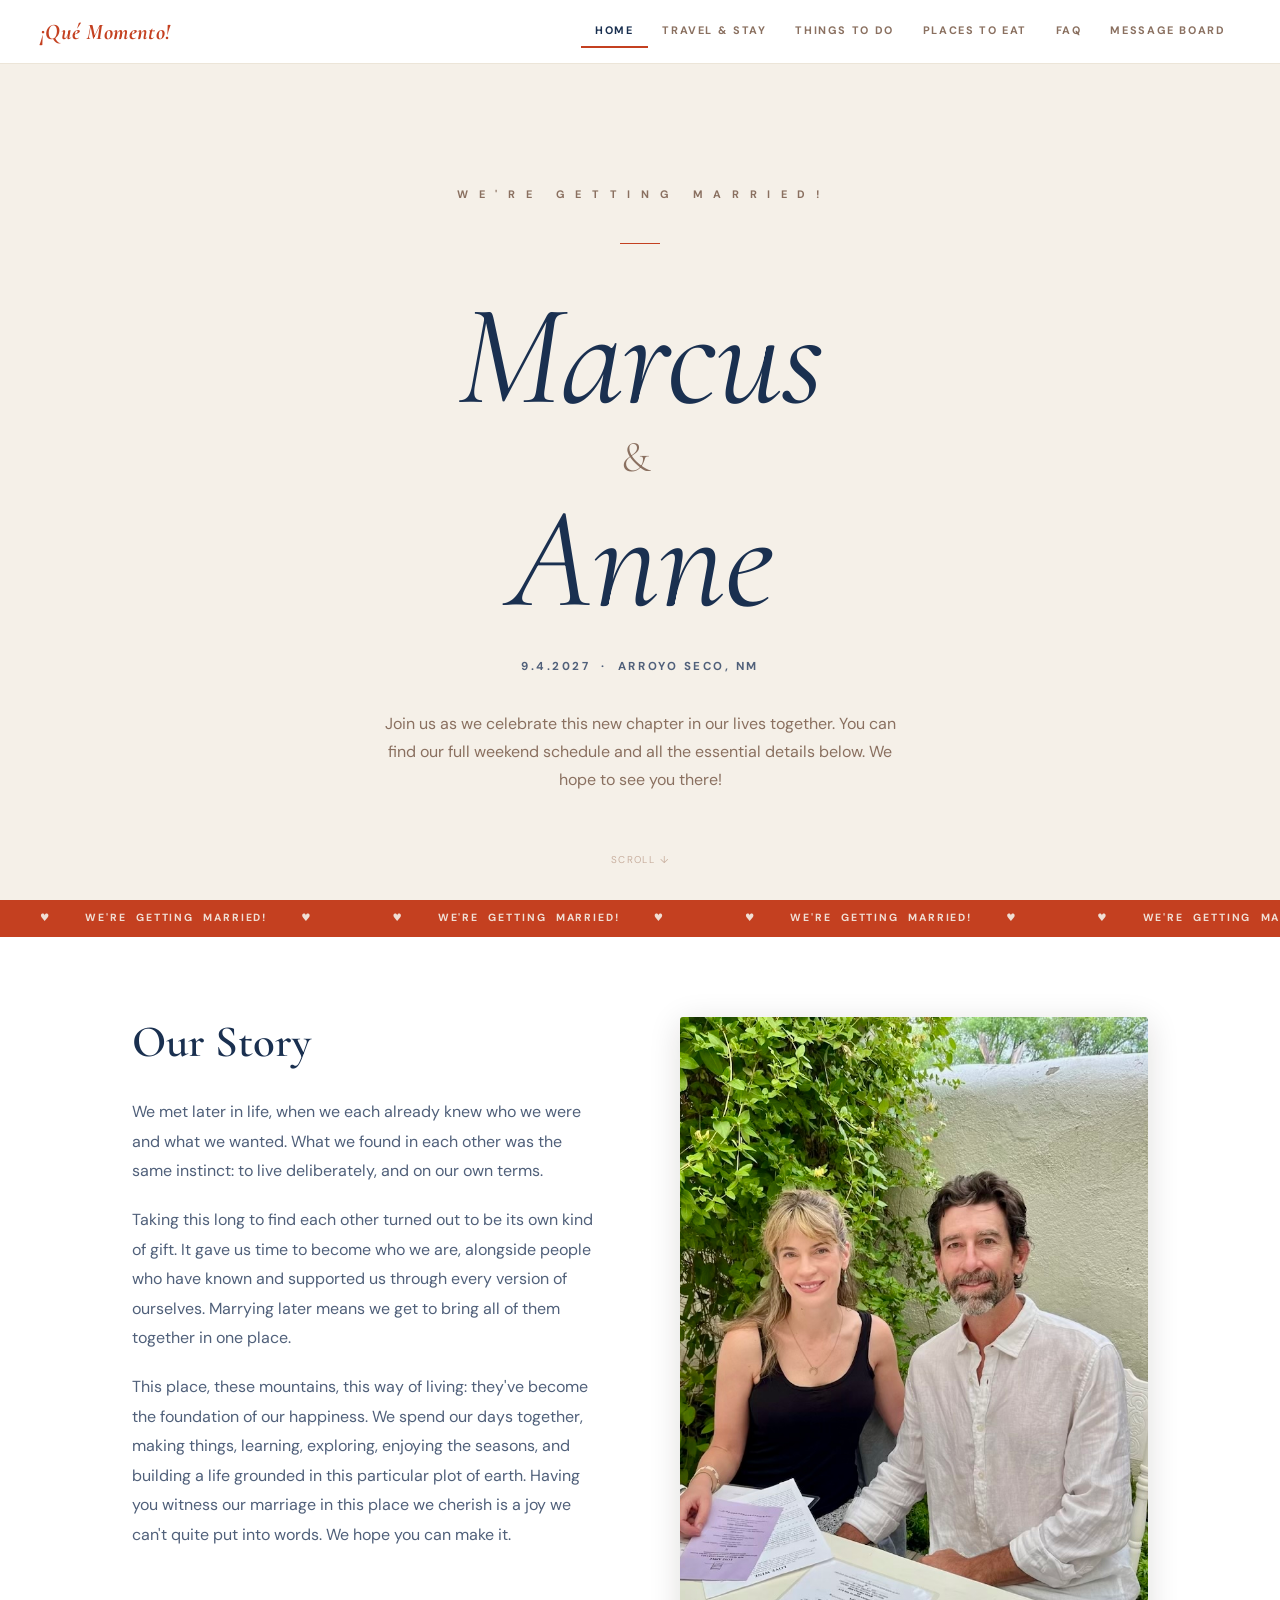
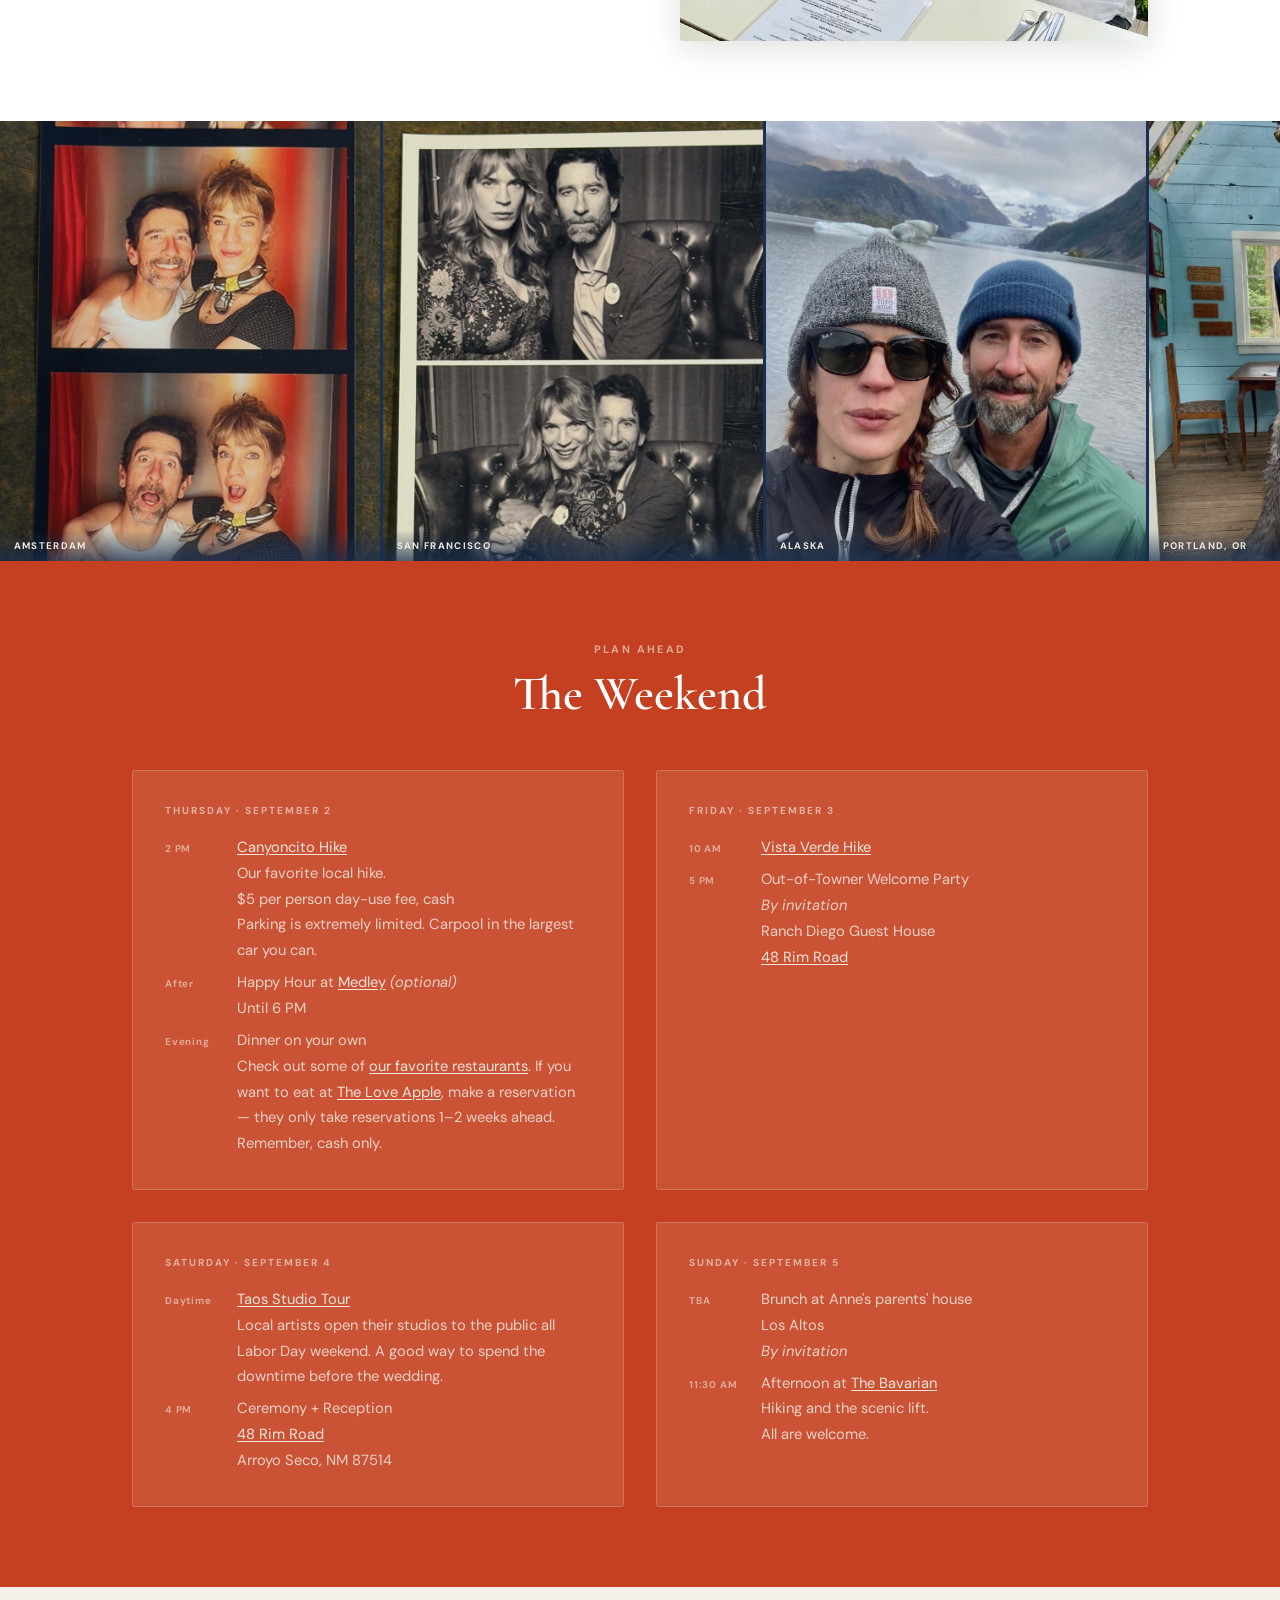
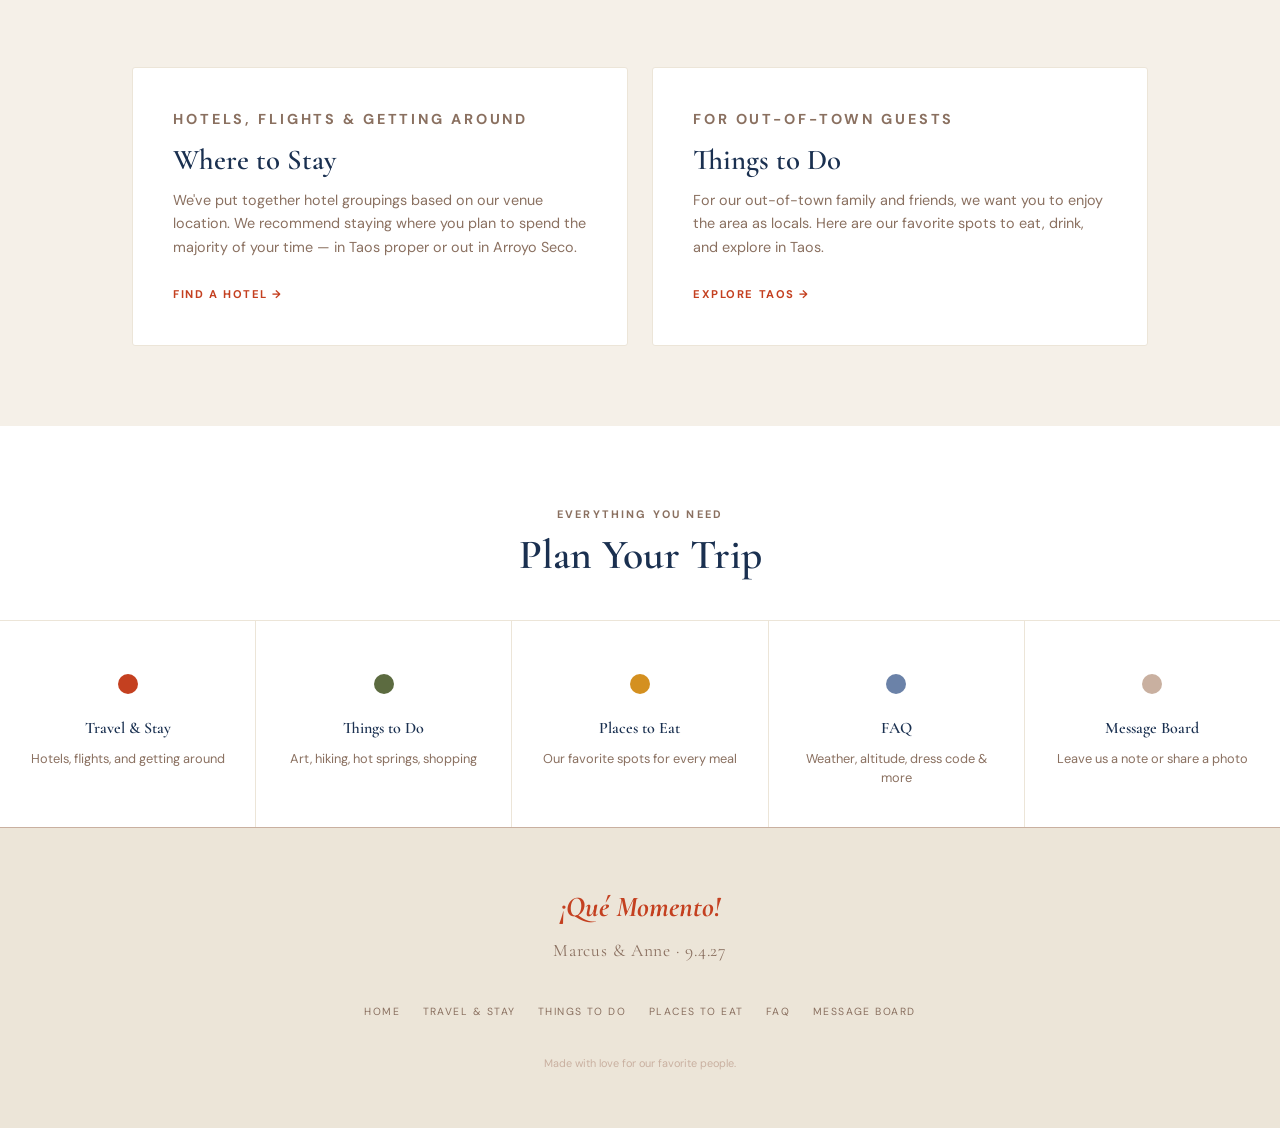
==== commit db3b9c76: "Add heart favicon to all pages Co-Authored-By: Claude Opus 5.5 <noreply@anthropic.com> Claude-Sessio" ====
--- a/index.html
+++ b/index.html
@@ -8,14 +8,6 @@
   <link rel="preconnect" href="https://fonts.googleapis.com" />
   <link rel="preconnect" href="https://fonts.gstatic.com" crossorigin />
   <link href="https://fonts.googleapis.com/css2?family=Cormorant+Garamond:ital,wght@0,300;0,400;0,600;0,700;1,300;1,400;1,600;1,700&family=DM+Sans:wght@400;600;700&display=swap" rel="stylesheet" />
-  <meta property="og:type" content="website" />
-  <meta property="og:title" content="¡Qué Momento! — Marcus &amp; Anne, 9.4.2027" />
-  <meta property="og:description" content="Marcus &amp; Anne are getting married September 4, 2027 in Arroyo Seco, New Mexico." />
-  <meta property="og:url" content="https://annielmetz-bot.github.io/Wedding-website/" />
-  <meta property="og:image" content="https://annielmetz-bot.github.io/Wedding-website/images/share.jpg" />
-  <meta property="og:image:width" content="1200" />
-  <meta property="og:image:height" content="630" />
-  <meta name="twitter:card" content="summary_large_image" />
   <link rel="icon" href="favicon.svg" type="image/svg+xml" />
   <link rel="apple-touch-icon" href="apple-touch-icon.png" />
   <link rel="stylesheet" href="styles.css" />
@@ -116,7 +108,6 @@
       <div class="gallery-strip-item" data-src="images/IMG_7459.jpeg"><img src="images/IMG_7459.jpeg" alt="Walking in the snow on the ranch" loading="lazy" /><div class="gallery-caption">Walking in the snow on the ranch</div></div>
       <div class="gallery-strip-item" data-src="images/IMG_7460.jpeg"><img src="images/IMG_7460.jpeg" alt="Amor en Arroyo Seco" loading="lazy" /><div class="gallery-caption">Amor en Arroyo Seco</div></div>
       <div class="gallery-strip-item" data-src="images/Crete.jpg"><img src="images/Crete.jpg" alt="Crete" loading="lazy" /><div class="gallery-caption">Crete</div></div>
-      <div class="gallery-strip-item" data-src="images/Shannon River, Ireland.jpg"><img src="images/Shannon River, Ireland.jpg" alt="Shannon River, Ireland" loading="lazy" /><div class="gallery-caption">Shannon River, Ireland</div></div>
     </div>
   </div>
 
@@ -251,7 +242,6 @@
       <li><a href="messages.html">Message Board</a></li>
     </ul>
     <p class="footer-copy">Made with love for our favorite people.</p>
-    <p class="footer-copy">Website built by Annie.</p>
   </footer>
 
   <script src="script.js"></script>
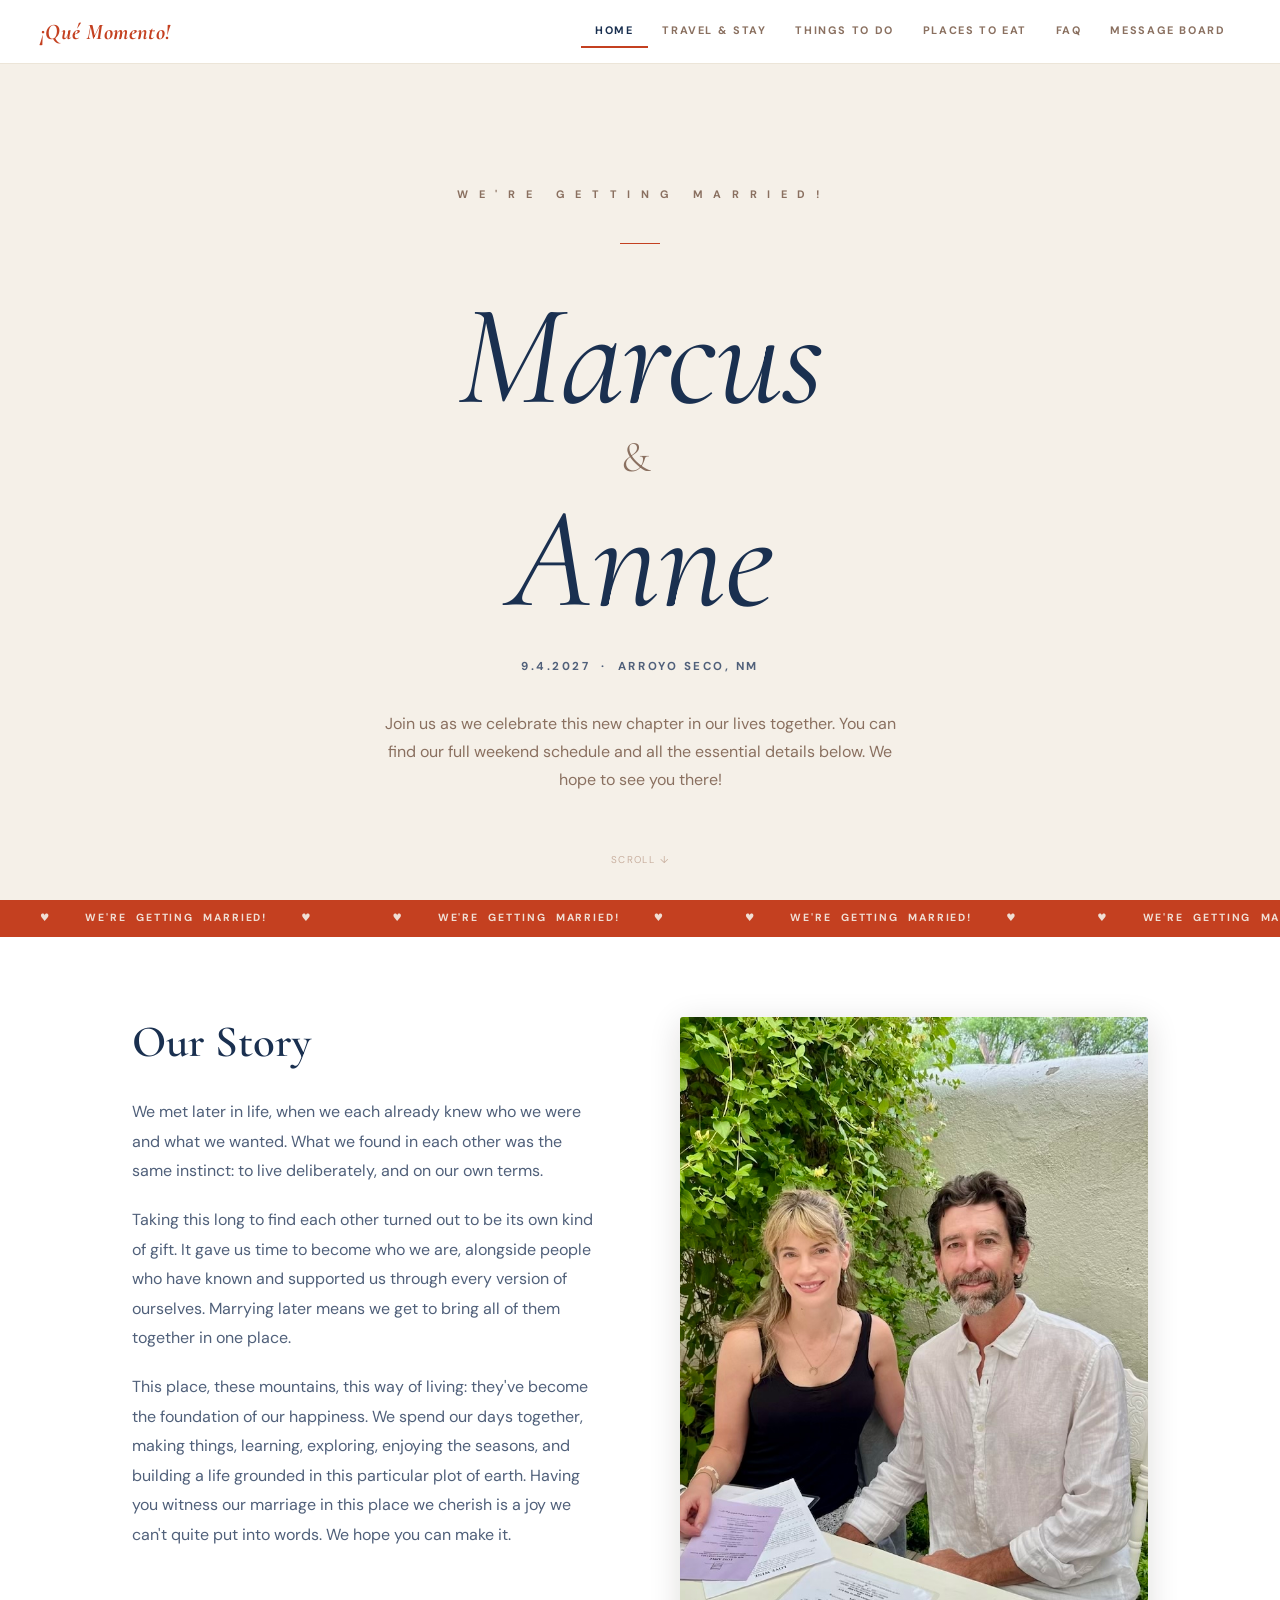
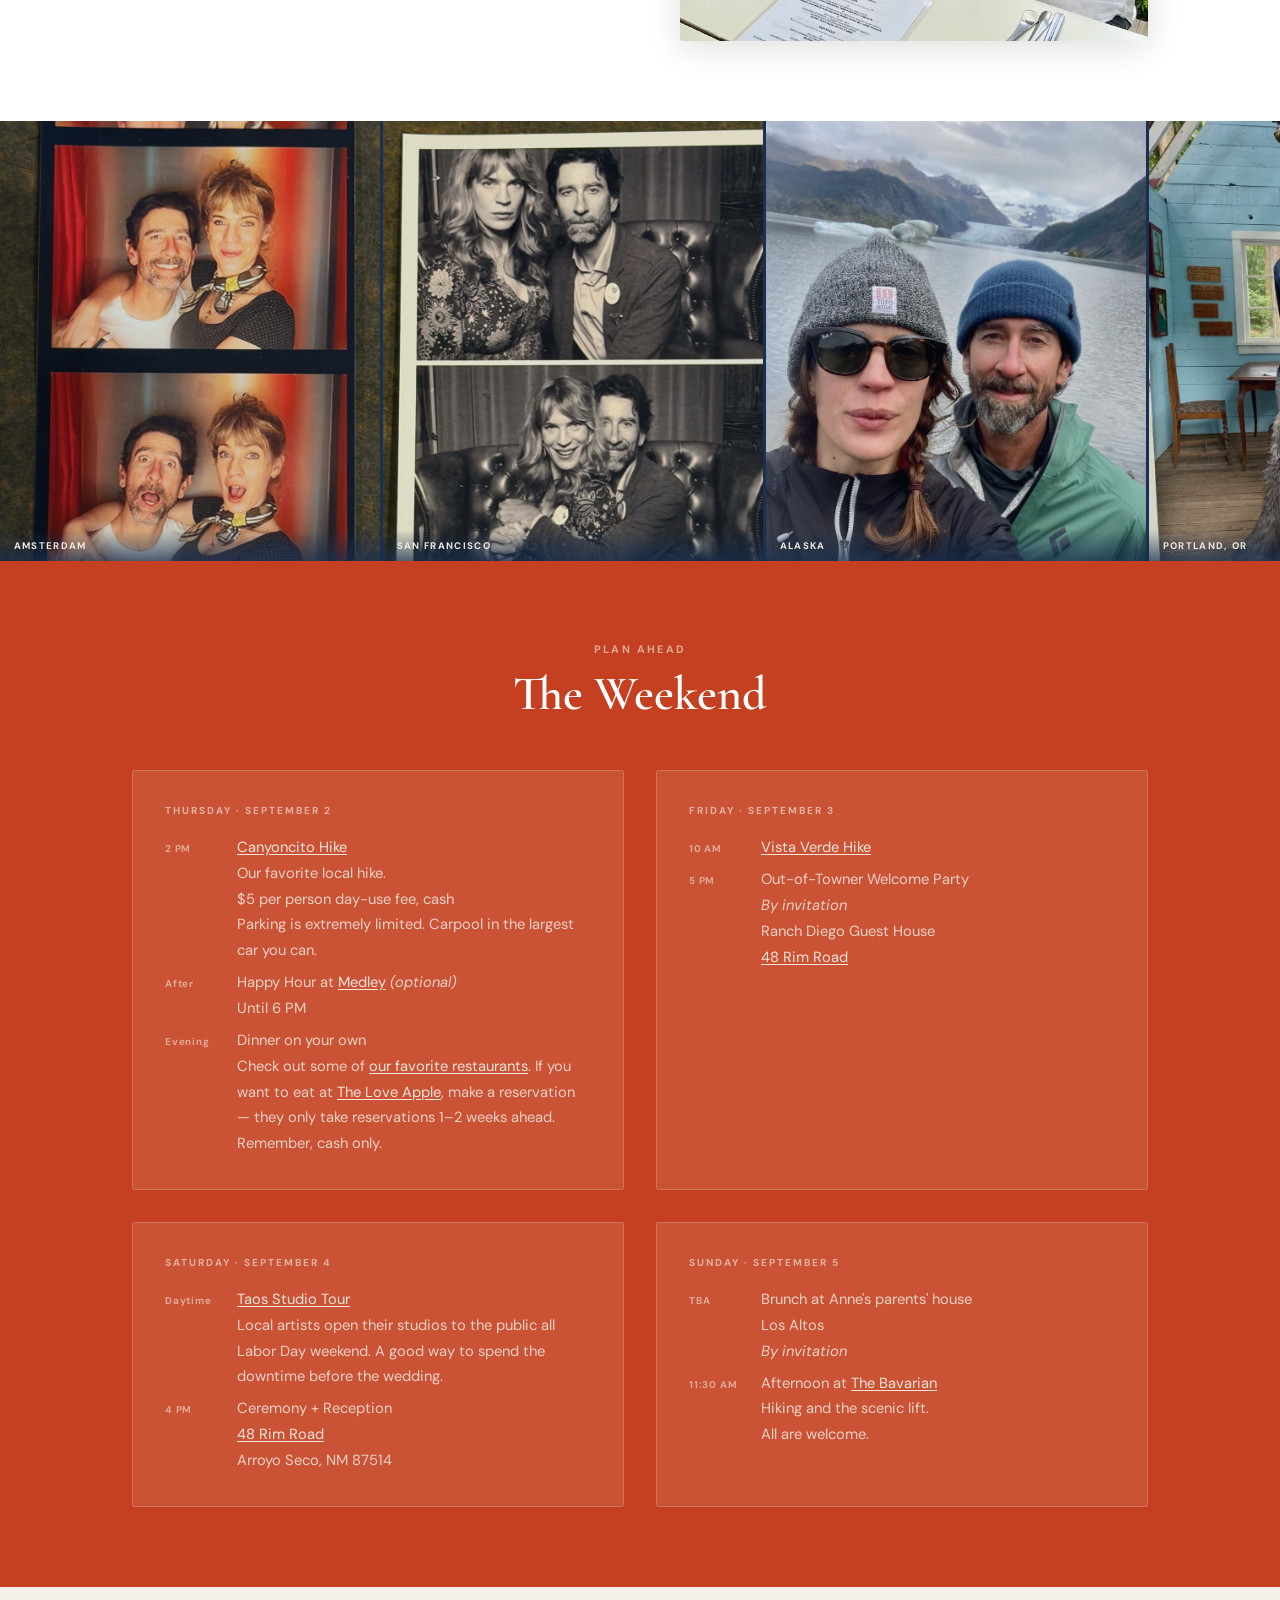
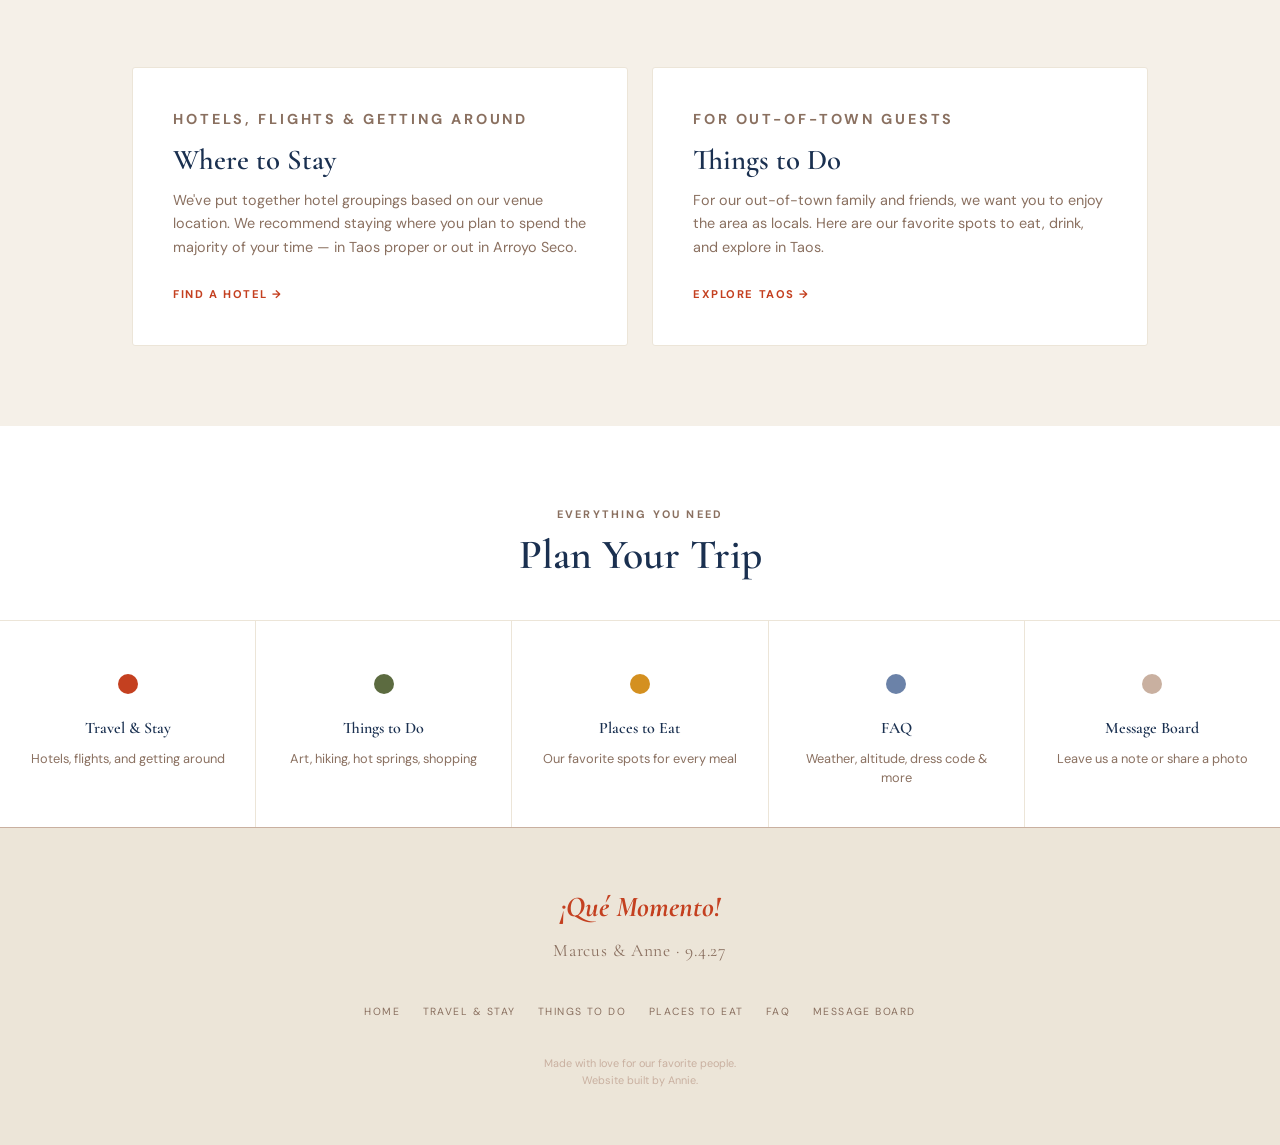
==== commit d2688e2a: "Merge pull request #21 from annielmetz-bot/claude/sweet-turing-1chugb Add heart favicon, share image" ====
--- a/index.html
+++ b/index.html
@@ -8,6 +8,14 @@
   <link rel="preconnect" href="https://fonts.googleapis.com" />
   <link rel="preconnect" href="https://fonts.gstatic.com" crossorigin />
   <link href="https://fonts.googleapis.com/css2?family=Cormorant+Garamond:ital,wght@0,300;0,400;0,600;0,700;1,300;1,400;1,600;1,700&family=DM+Sans:wght@400;600;700&display=swap" rel="stylesheet" />
+  <meta property="og:type" content="website" />
+  <meta property="og:title" content="¡Qué Momento! — Marcus &amp; Anne, 9.4.2027" />
+  <meta property="og:description" content="Marcus &amp; Anne are getting married September 4, 2027 in Arroyo Seco, New Mexico." />
+  <meta property="og:url" content="https://annielmetz-bot.github.io/Wedding-website/" />
+  <meta property="og:image" content="https://annielmetz-bot.github.io/Wedding-website/images/share.jpg" />
+  <meta property="og:image:width" content="1200" />
+  <meta property="og:image:height" content="630" />
+  <meta name="twitter:card" content="summary_large_image" />
   <link rel="icon" href="favicon.svg" type="image/svg+xml" />
   <link rel="apple-touch-icon" href="apple-touch-icon.png" />
   <link rel="stylesheet" href="styles.css" />
@@ -108,6 +116,7 @@
       <div class="gallery-strip-item" data-src="images/IMG_7459.jpeg"><img src="images/IMG_7459.jpeg" alt="Walking in the snow on the ranch" loading="lazy" /><div class="gallery-caption">Walking in the snow on the ranch</div></div>
       <div class="gallery-strip-item" data-src="images/IMG_7460.jpeg"><img src="images/IMG_7460.jpeg" alt="Amor en Arroyo Seco" loading="lazy" /><div class="gallery-caption">Amor en Arroyo Seco</div></div>
       <div class="gallery-strip-item" data-src="images/Crete.jpg"><img src="images/Crete.jpg" alt="Crete" loading="lazy" /><div class="gallery-caption">Crete</div></div>
+      <div class="gallery-strip-item" data-src="images/Shannon River, Ireland.jpg"><img src="images/Shannon River, Ireland.jpg" alt="Shannon River, Ireland" loading="lazy" /><div class="gallery-caption">Shannon River, Ireland</div></div>
     </div>
   </div>
 
@@ -242,6 +251,7 @@
       <li><a href="messages.html">Message Board</a></li>
     </ul>
     <p class="footer-copy">Made with love for our favorite people.</p>
+    <p class="footer-copy">Website built by Annie.</p>
   </footer>
 
   <script src="script.js"></script>
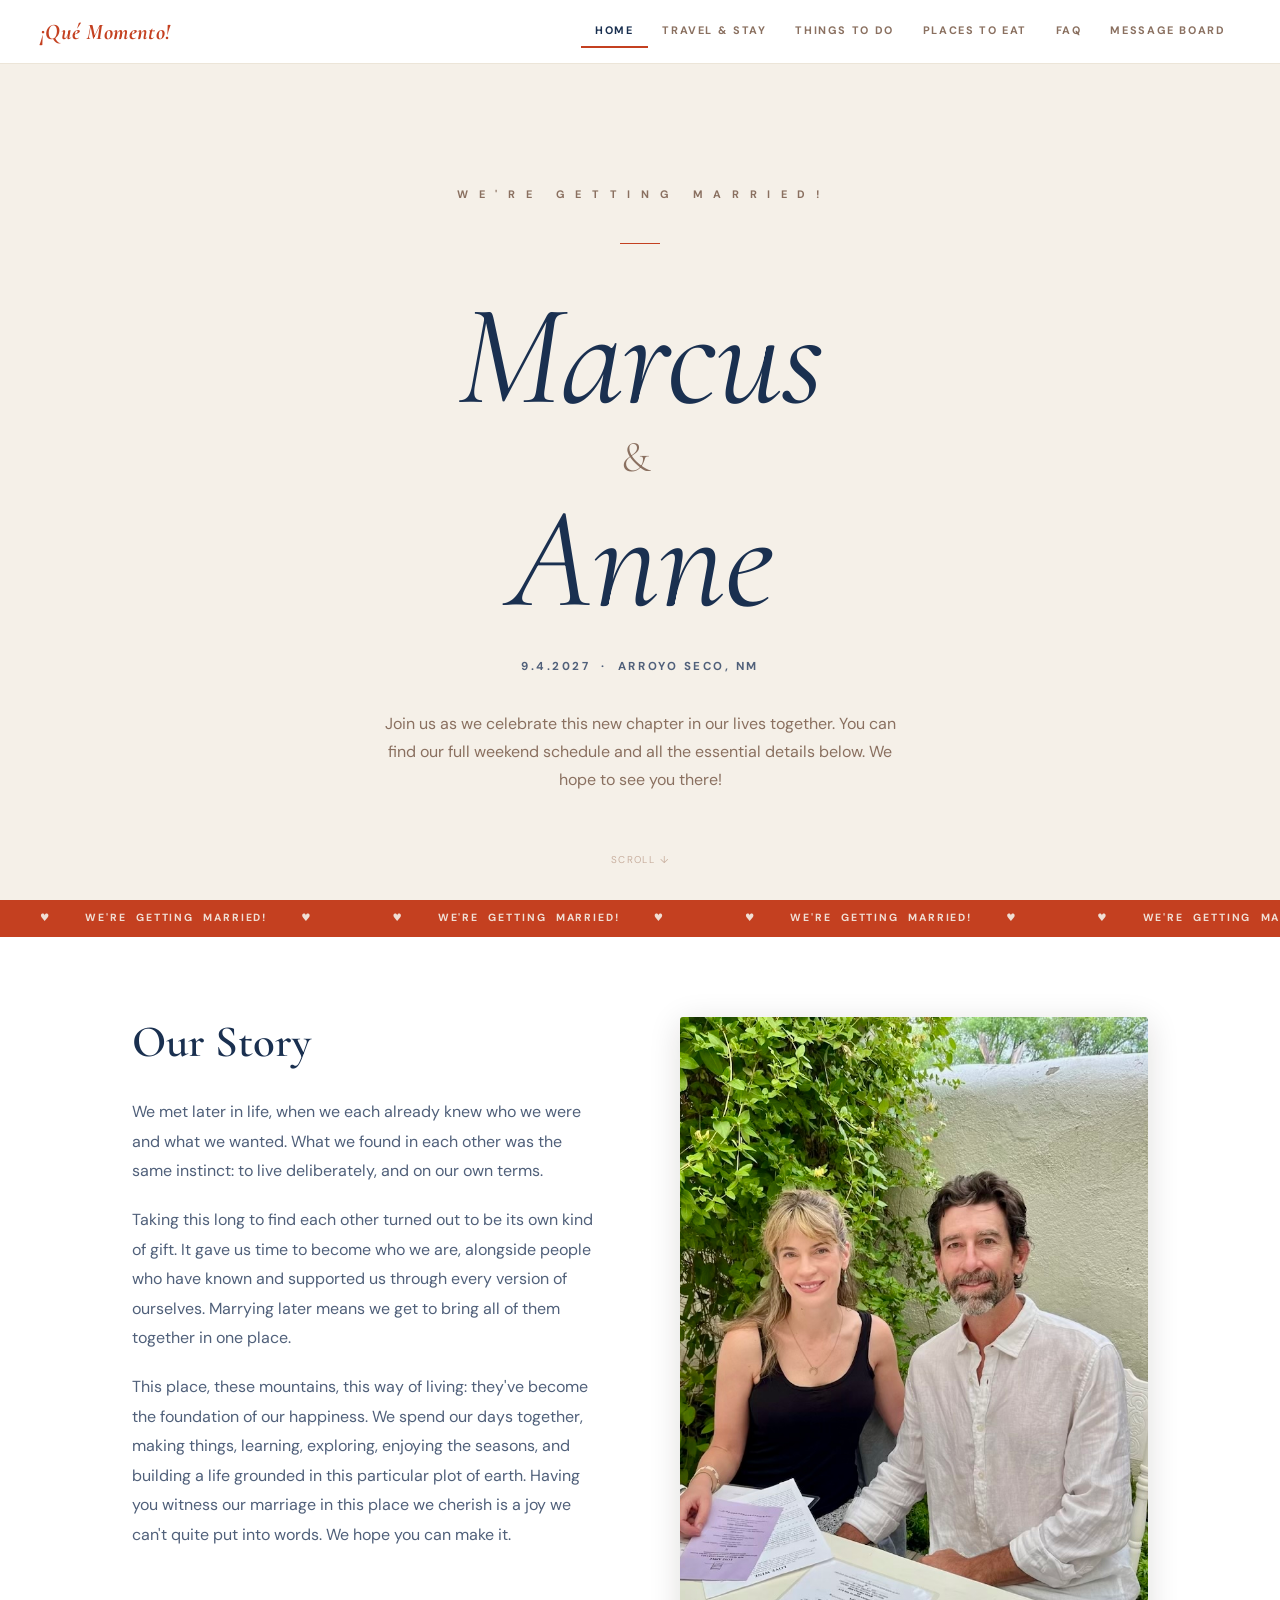
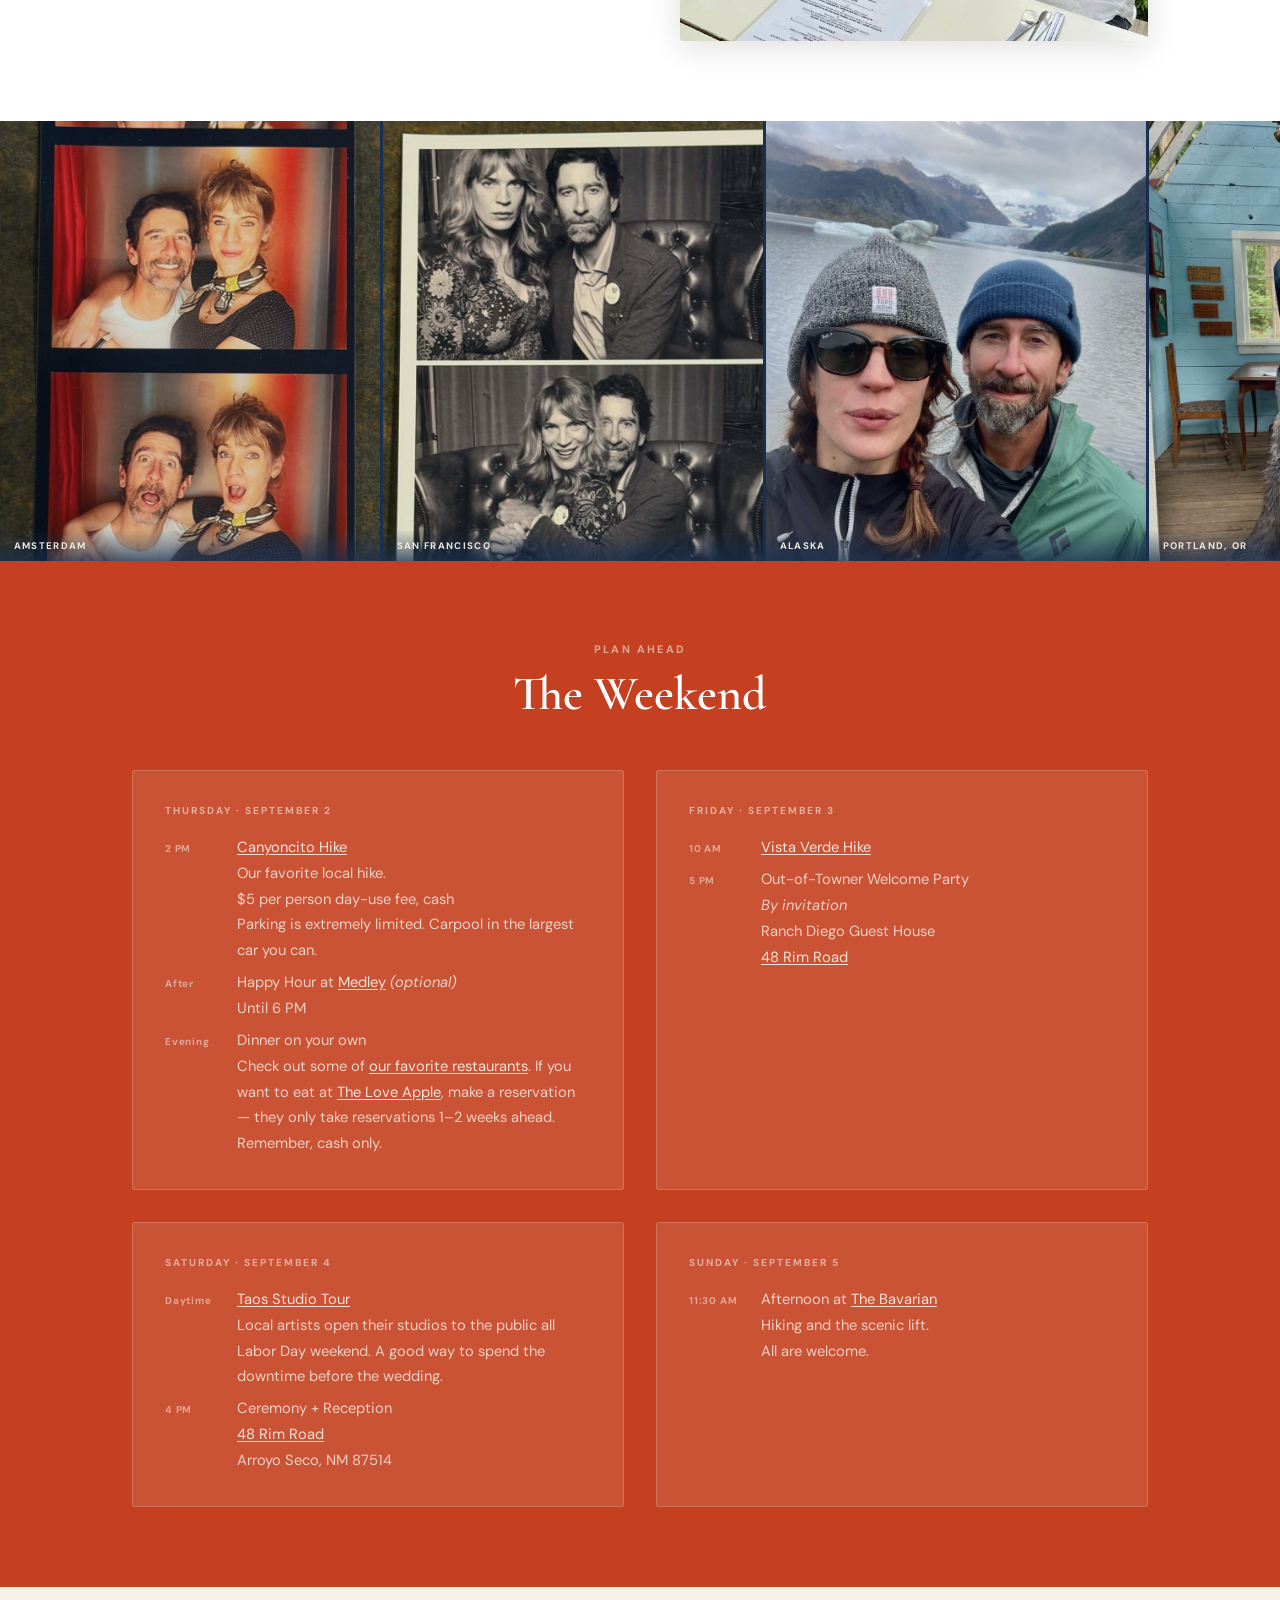
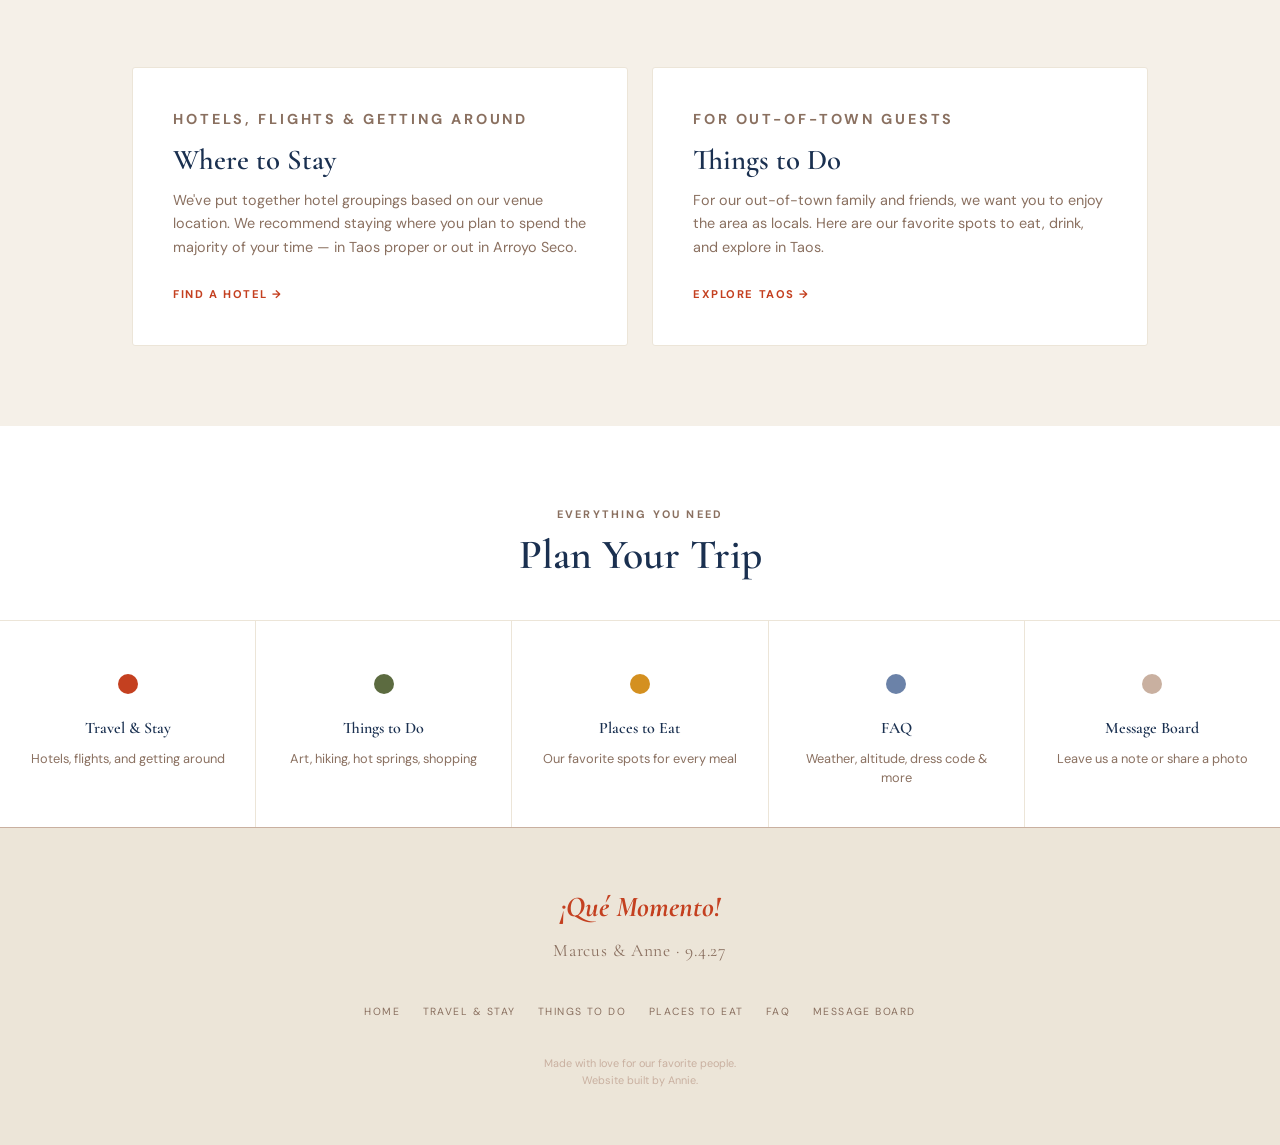
==== commit 41ce35d1: "Remove Sunday brunch from the schedule Co-Authored-By: Claude Opus 5.5 <noreply@anthropic.com> Claud" ====
--- a/index.html
+++ b/index.html
@@ -12,7 +12,7 @@
   <meta property="og:title" content="¡Qué Momento! — Marcus &amp; Anne, 9.4.2027" />
   <meta property="og:description" content="Marcus &amp; Anne are getting married September 4, 2027 in Arroyo Seco, New Mexico." />
   <meta property="og:url" content="https://annielmetz-bot.github.io/Wedding-website/" />
-  <meta property="og:image" content="https://annielmetz-bot.github.io/Wedding-website/images/share.jpg" />
+  <meta property="og:image" content="https://annielmetz-bot.github.io/Wedding-website/images/share.jpg?v=2" />
   <meta property="og:image:width" content="1200" />
   <meta property="og:image:height" content="630" />
   <meta name="twitter:card" content="summary_large_image" />
@@ -166,10 +166,6 @@
 
         <div class="schedule-card">
           <div class="schedule-card-day">Sunday · September 5</div>
-          <p class="schedule-event-row"><span class="schedule-time">TBA</span>
-            <span>Brunch at Anne's parents' house<br />
-            Los Altos<br />
-            <em>By invitation</em></span></p>
           <p class="schedule-event-row"><span class="schedule-time">11:30 AM</span>
             <span>Afternoon at <a href="https://maps.google.com/?q=The+Bavarian+Taos+Ski+Valley+NM" target="_blank" rel="noopener">The Bavarian</a><br />
             Hiking and the scenic lift.<br />
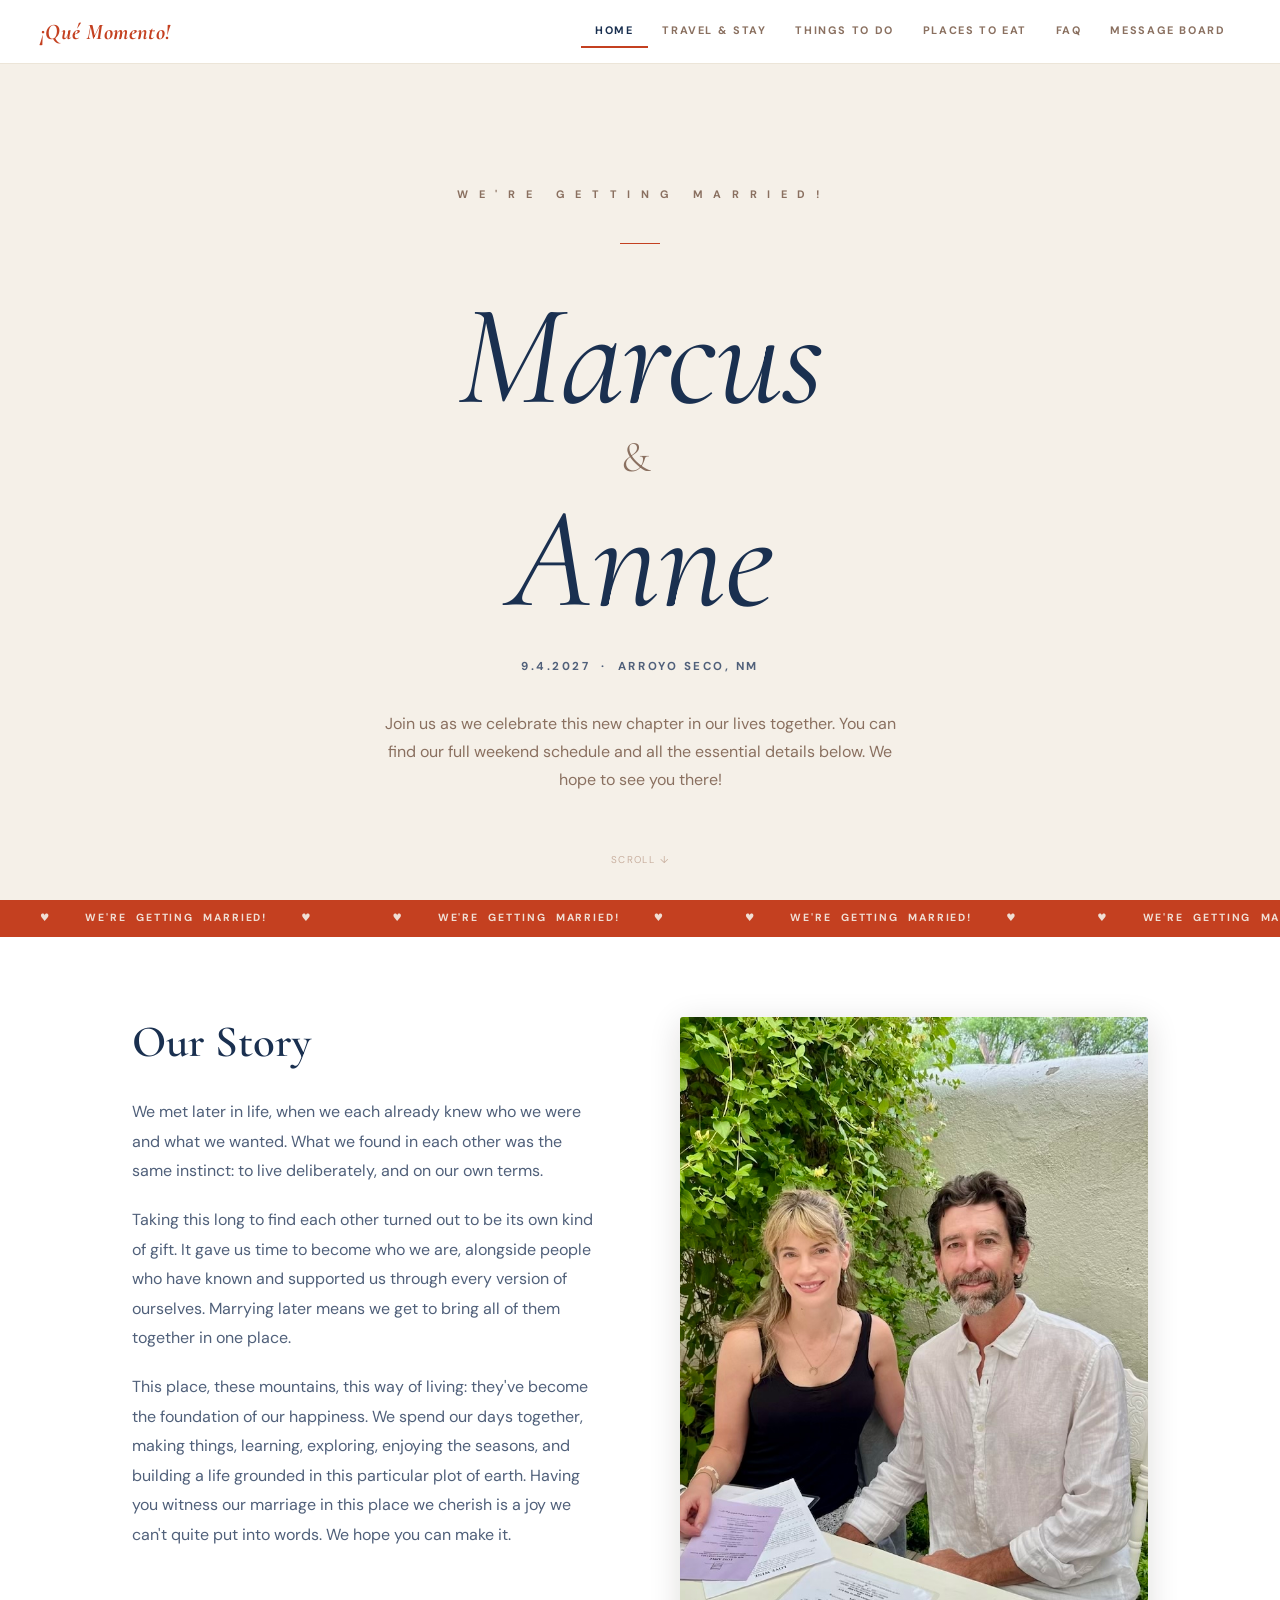
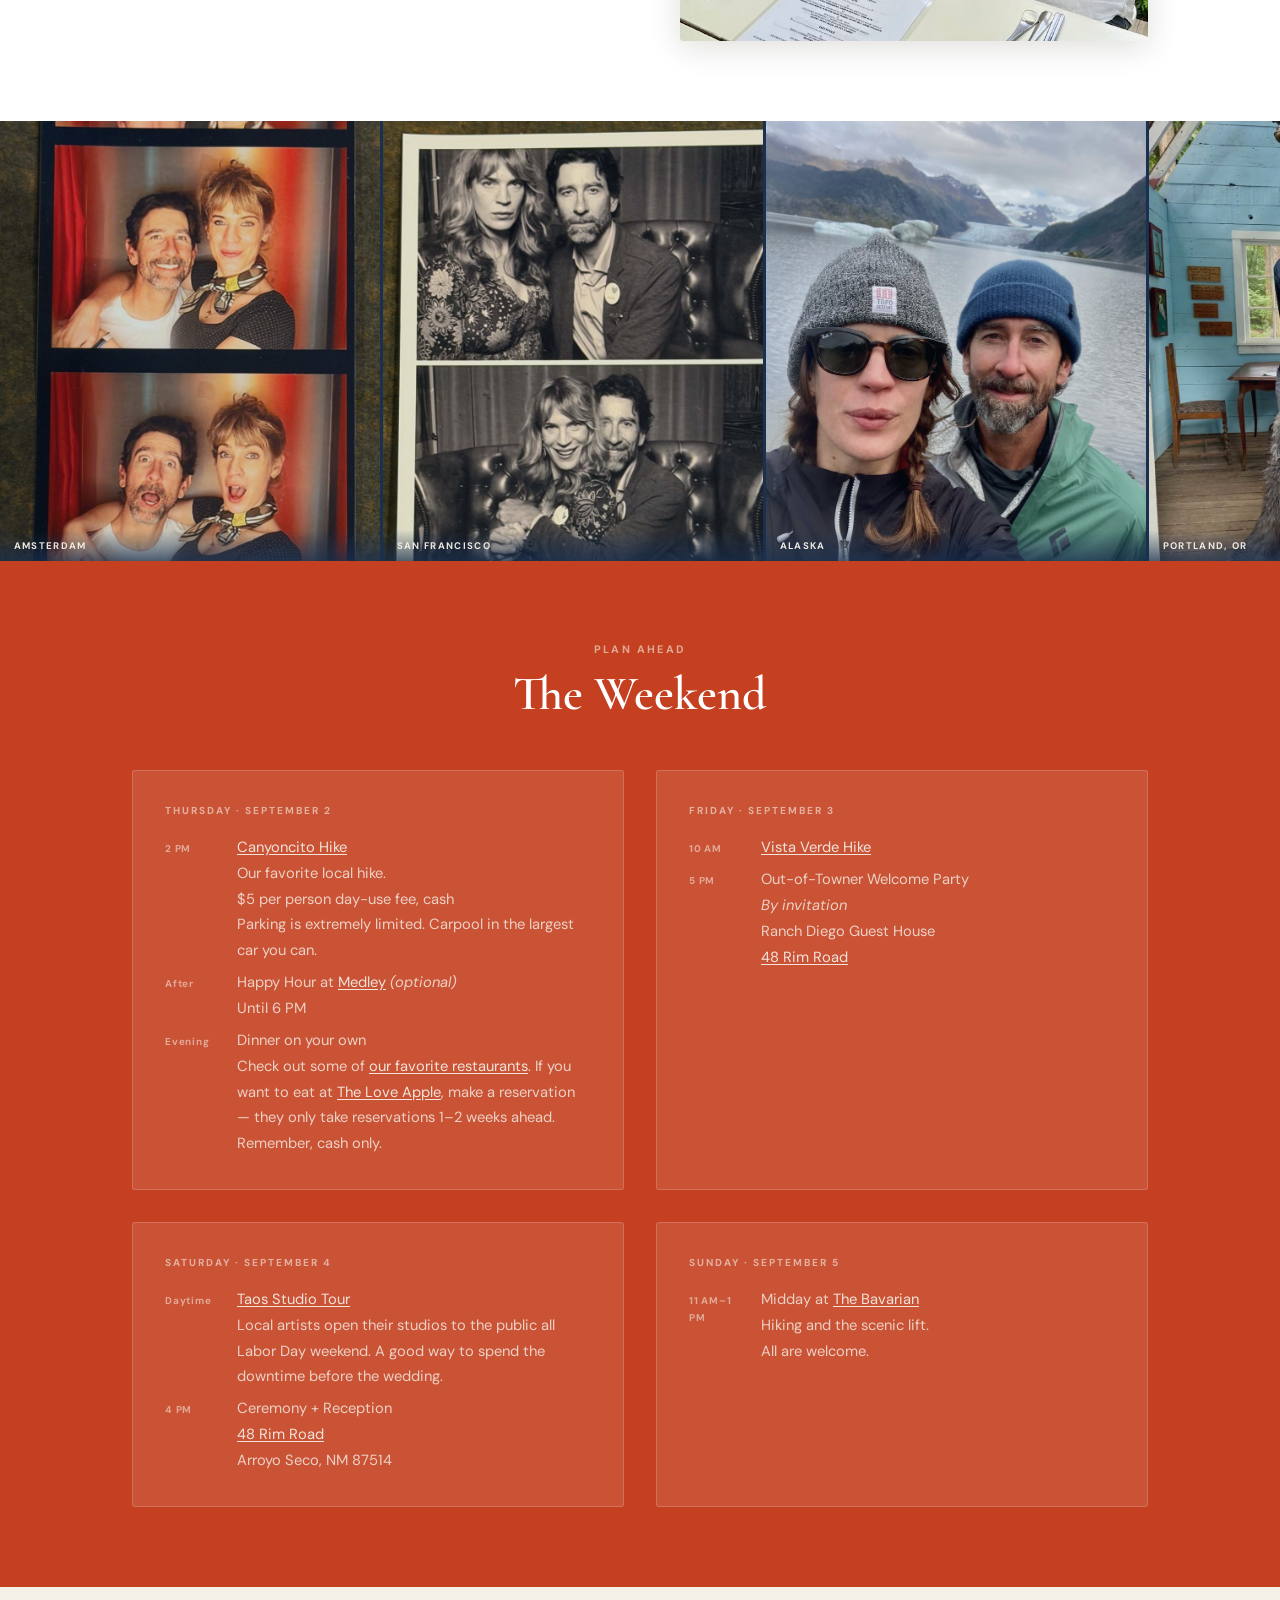
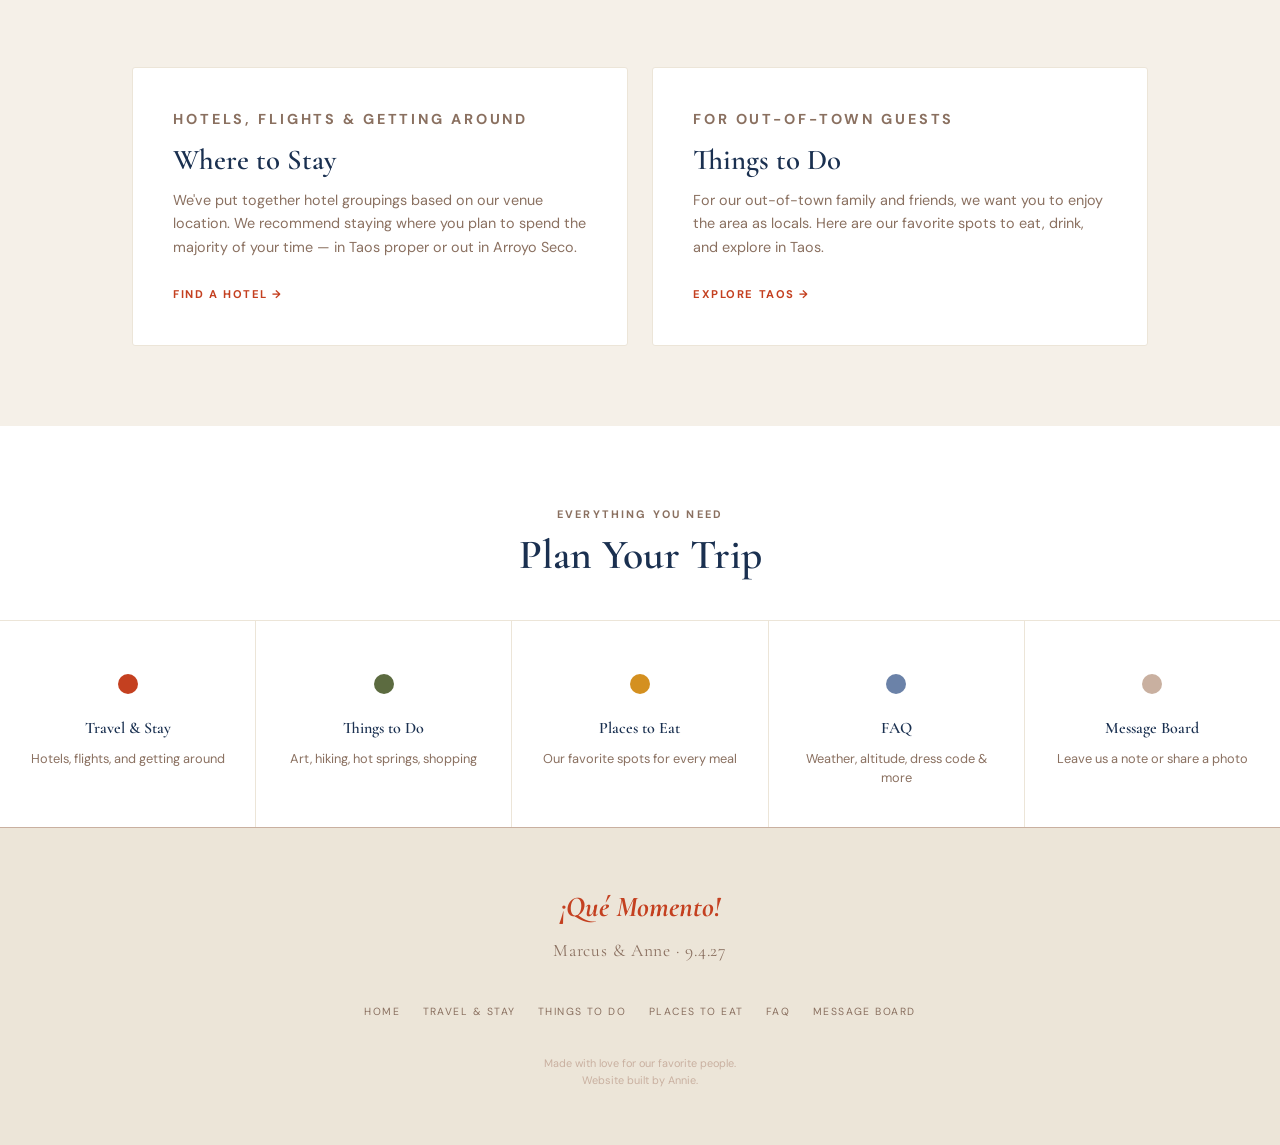
==== commit 615d29b3: "Set Sunday Bavarian time to 11 AM–1 PM Co-Authored-By: Claude Opus 5.5 <noreply@anthropic.com> Claud" ====
--- a/index.html
+++ b/index.html
@@ -166,8 +166,8 @@
 
         <div class="schedule-card">
           <div class="schedule-card-day">Sunday · September 5</div>
-          <p class="schedule-event-row"><span class="schedule-time">11:30 AM</span>
-            <span>Afternoon at <a href="https://maps.google.com/?q=The+Bavarian+Taos+Ski+Valley+NM" target="_blank" rel="noopener">The Bavarian</a><br />
+          <p class="schedule-event-row"><span class="schedule-time">11 AM–1 PM</span>
+            <span>Midday at <a href="https://maps.google.com/?q=The+Bavarian+Taos+Ski+Valley+NM" target="_blank" rel="noopener">The Bavarian</a><br />
             Hiking and the scenic lift.<br />
             All are welcome.</span></p>
         </div>
